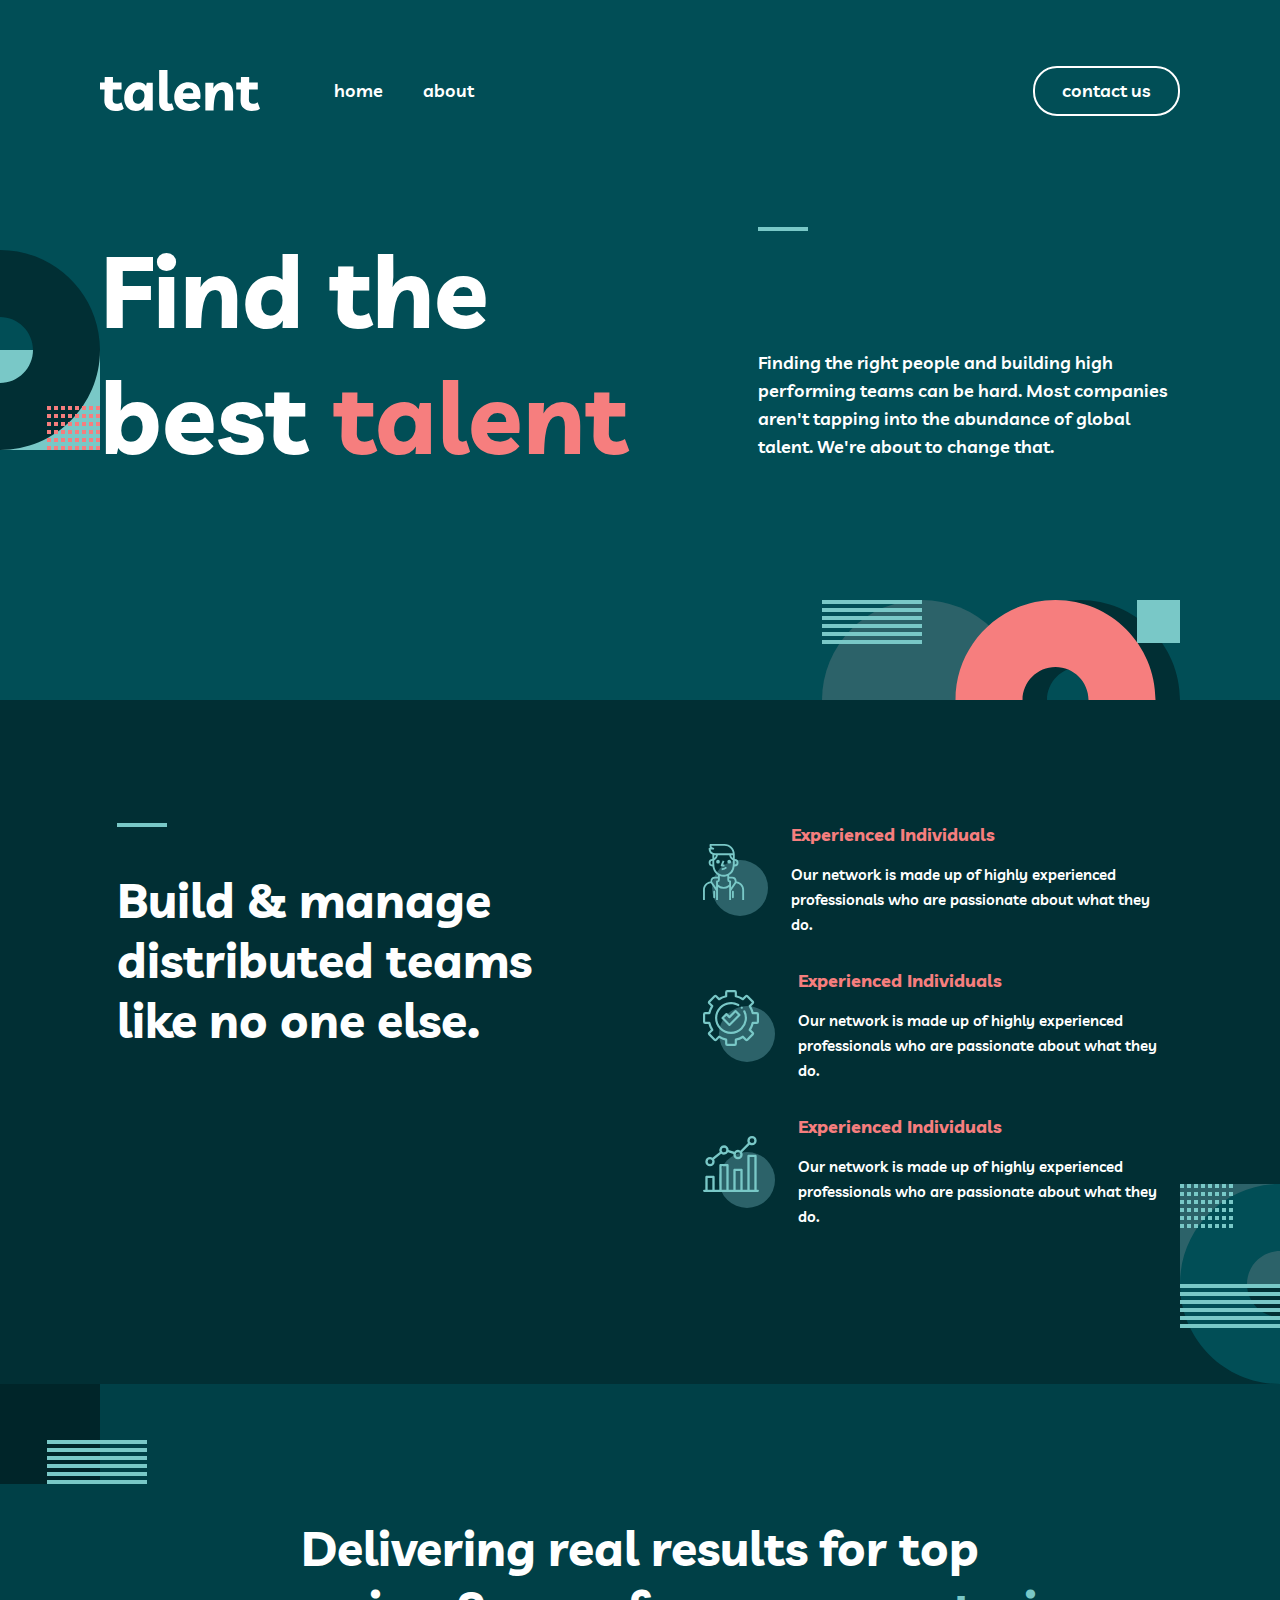
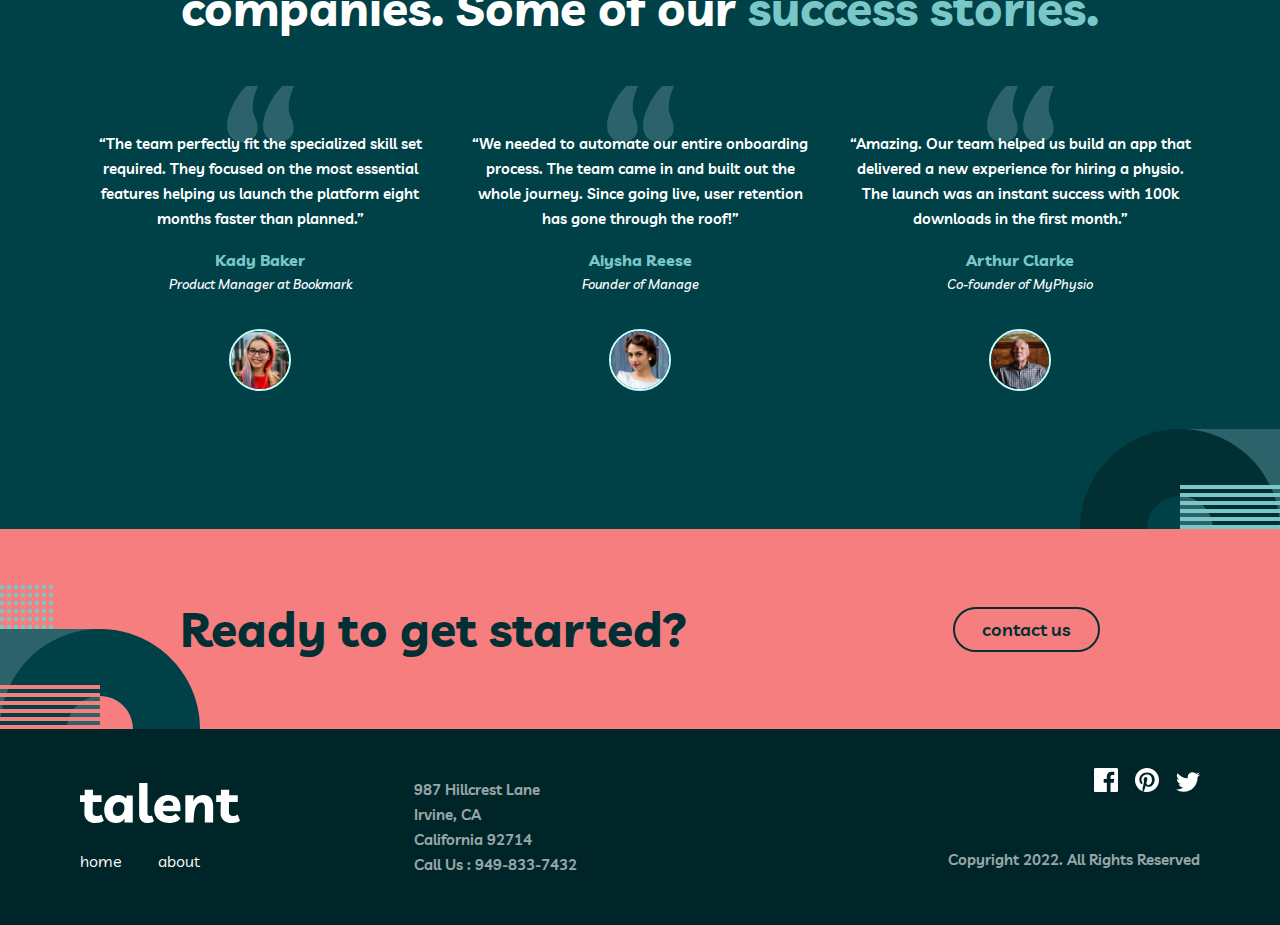
==== index.html @ 934602bc "Media query tablet && meet the directors script" ====
<!DOCTYPE html>
<html lang="en">
  <head>
    <meta charset="UTF-8" />
    <meta http-equiv="X-UA-Compatible" content="IE=edge" />
    <meta name="viewport" content="width=device-width, initial-scale=1.0" />
    <link rel="preconnect" href="https://fonts.googleapis.com" />
    <link rel="preconnect" href="https://fonts.gstatic.com" crossorigin />
    <link
      href="https://fonts.googleapis.com/css2?family=Livvic:ital,wght@0,300;0,400;0,600;0,700;1,500&display=swap"
      rel="stylesheet"
    />
    <link rel="stylesheet" href="style.css" />
    <link
      href="https://fonts.googleapis.com/css2?family=Livvic:wght@600&display=swap"
      rel="stylesheet"
    />
    <link
      href="https://fonts.googleapis.com/css2?family=Livvic:wght@700&display=swap"
      rel="stylesheet"
    />
    <title>Find the best TALENT</title>
  </head>
  <body>
    
    <header class="patter-bg">

      <div class="hero-container pattern-bg-hero">
        <nav class="header-nav">
          <div class="nav-logo-links">
            <img class="logo" src="images/logo.svg" alt="logo">
            <a href="index.html">home</a>
            <a href="about.html">about</a>
          </div>
          <a class="contact-btn" href="contact.html">contact us</a>
          <!-- Width buttono mazokas, taip pat ir about html irgi mazokas ir contact -->
        </nav>
      
        <div class="hero-h1-flex">
          <h1>Find the <br> best <span class="pink-color"> talent</span></h1>
          <!-- Tarpas tarp dvieju eiluciu per didelis -->
          <div class="hero-description-line">
            <div class="line"></div>
            <p>
              Finding the right people and building high performing teams can be hard. 
              Most companies aren't tapping into the abundance of global talent. We're about to change that.
              <!-- break line truksta -->
            </p>
          </div>
        </div>

      </div>

    </header>

    <article class="build-and-manage-article">

      <div class="build-manage-grid build-manage-container">
        
        <div class="line-build-mb">
          <div class="line build-and-manage-line"></div>
          <h2>
            Build & manage distributed teams like no one else.
          </h2>
        </div>

        <div>
          <div class="article-logo-description">
            <img src="images/icon-person.svg" alt="Person icon">
            <div>
              <h4>Experienced Individuals</h4>
              <p>Our network is made up of highly experienced professionals who are passionate about what they do.</p>
            </div>
          </div>

          <div class="article-logo-description">
            <img src="images/icon-cog.svg" alt="Person icon">
            <div>
              <h4>Experienced Individuals</h4>
              <p>Our network is made up of highly experienced professionals who are passionate about what they do.</p>
            </div>
          </div>

          <div class="article-logo-description">
            <img src="images/icon-chart.svg" alt="Person icon">
            <div>
              <h4>Experienced Individuals</h4>
              <p>Our network is made up of highly experienced professionals who are passionate about what they do.</p>
            </div>
          </div>
        </div>

      </div>

    </article>

    <main class="patterns-main">
      <!-- Max width per mazas, pati icona mazesne nei turetu buti. -->
      <div class="container">
        <div class="main-heading">
          <h1>
            Delivering real results for top <br />
            companies. Some of our
            <span class="color-ligthblue"> success stories.</span>
          </h1>
          <!-- Tekstas ir jo tarpas neatitinka pagal dekstopo nukelima i kita eilute -->
        </div>
        <div class="main-3-blocks">
          <div class="main-description-block">
            <p class="quotes-pattern">
              “The team perfectly fit the specialized skill set required. They
              focused on the most essential features helping us launch the
              platform eight months faster than planned.”
            </p>
            <div class="name-position">
              <h4>Kady Baker</h4>
              <p>Product Manager at Bookmark</p>
              <!-- Tarpas per mazas -->
            </div>
            <img
              class="avatar"
              src="images/avatar-kady.jpg"
              alt="Kady avatar"
            />
          </div>

          <div class="main-description-block">
            <p class="quotes-pattern">
              “We needed to automate our entire onboarding process. The team
              came in and built out the whole journey. Since going live, user
              retention has gone through the roof!”
            </p>
            <div class="name-position">
              <h4>Aiysha Reese</h4>
              <p>Founder of Manage</p>
              <!-- Tarpas per mazas -->
            </div>
            <img
              class="avatar"
              src="images/avatar-aiysha.jpg"
              alt="Aiysha avatar"
            />
          </div>

          <div class="main-description-block">
            <p class="quotes-pattern">
              “Amazing. Our team helped us build an app that delivered a new
              experience for hiring a physio. The launch was an instant success
              with 100k downloads in the first month.”
            </p>
            <!-- Kabuciu paddingo biski nuimt reikia -->
            <div class="name-position">
              <h4>Arthur Clarke</h4>
              <p>Co-founder of MyPhysio</p>
              <!-- Clarko nuotrauka/icona zemiau neigu kitos turi buti -->
            </div>
            <img
              class="avatar"
              src="images/avatar-arthur.jpg"
              alt="Arthur avatar"
            />
          </div>
        </div>
      </div>

    </main>

    <div class="ready-to-get-started">

      <div class="get-started-container">
        <div class="get-started-flex">
          <h2>Ready to get started?</h2>
          <a class="contact-btn" href="contact.html">contact us</a>
        </div>
      </div>

    </div>

    <footer>

      <div class="footer-flex hero-container">
        <div class="logo-address-flex">
          <div class="nav-logo-links ">
            <div class="footer-logo-flex">
              <img class="logo" src="images/logo.svg" alt="logo">
                <div class="p-24">
                  <a class="m-r-40" href="index.html">home</a>
                  <a href="about.html">about</a>
                </div>
            </div>
            
            
            <div>
              <p class="footer-address">987  Hillcrest Lane <br>
                Irvine, CA <br>
                  California 92714 <br>
                  Call Us : 949-833-7432</p>
            </div>
          </div>

          
        </div>
        <div class="social-media-copyright">
          <div class="social-media-logos">
            <a href="https://facebook.com/" target="_blank"><img src="images/icon-facebook.svg" alt="Facebook icon"></a>
            <a href="https://pinterst.com/" target="_blank" class="m-16"><img src="images/icon-pinterest.svg" alt="Pinterest icon"></a>
            <a href="https://twitter.com/" target="_blank"><img src="images/icon-twitter.svg" alt="Twitter icon"></a>
          </div>
          <p class="footer-address">Copyright 2022. All Rights Reserved</p>
        </div>

      </div>

    </footer>
    <script src="scripts.js"></script>
  </body>

</html>
---- style.css ----
* {
  box-sizing: border-box;
}

body {
  margin: 0;
  font-family: "Livvic", sans-serif;
}

main {
  background-color: #004047;
  height: 745px;
  display: flex;
  justify-content: center;
  align-items: center;
  text-align: center;
  position: relative;
  padding: 0 2em;
}

.container {
  max-width: 1110px;
  position: relative;
}

main h1 {
  margin: 0;
  font-weight: 700;
  font-size: 3rem;
  margin-bottom: 1em;
}

main h1,
main h4,
main p,
.director-description p {
  color: #ffffff;
}

.main-3-blocks {
  display: grid;
  grid-template-columns: repeat(3, 1fr);
  gap: 30px;
}
/* 
.main-heading {
    max-width: 932px;
} */

.quotes-pattern {
  background-image: url(images/icon-quotes.svg);
  background-repeat: no-repeat;
  background-position: top center;
}

.avatar {
  max-width: 62px;
  border-radius: 50%;
  border: 2px solid #c4fffe;
}

.main-description-block .avatar {
  margin-top: 32px;
}

.main-description-block p {
  font-weight: 600;
  font-size: 0.9375rem;
  line-height: 25px;
  padding-top: 3em;
  /* background-attachment: fixed; */
}

.name-position h4,
.director-description h4 {
  color: #79c8c7;
  font-weight: 700;
  margin-bottom: 2px;
}

.name-position p {
  padding: 0;
}

.name-position {
  margin-top: 1.2em;
}

.name-position p,
.director-description p {
  font-style: italic;
  font-weight: 500;
  font-size: 0.8125rem;
  margin-top: 0;
}

.color-ligthblue {
  color: #79c8c7;
}

.pattern-right-bottom {
  position: absolute;
  bottom: 0;
  right: 0;
  max-width: 200px;
}

.patterns-main {
  background-image: url(images/bg-pattern-home-4-about-3.svg), url(images/bg-pattern-home-5.svg);
  background-repeat: no-repeat, no-repeat;
  background-position-y: top, bottom;
  background-position-x: left, right;
}

.meet-the-directors {
  background-color: #004047;
  height: 1002px;
  display: flex;
  justify-content: center;
  align-items: center;
  text-align: center;
  position: relative;
  background-image: url(images/bg-pattern-about-2-contact-1.svg), url(images/bg-pattern-home-4-about-3.svg);
  background-repeat: no-repeat, no-repeat;
  background-position-y: top, bottom;
  background-position-x: calc(0% - 100px), right;
}

.meet-the-directors h1,
main h4,
main p,
.name-position p {
  color: #ffffff;
  margin: 0;
}

.meet-the-directors h1 {
  font-weight: 700;
  font-size: 3rem;
  margin-bottom: 1.33334em;
}

.directors-three-blocks {
  display: grid;
  grid-template-columns: repeat(3, 1fr);
  gap: 30px;
}

.director-description {
  background-color: #012f34;
  display: flex;
  justify-content: center;
  align-items: center;
  flex-direction: column;
  width: 30vmax;
  max-width: 350px;
  height: 30vmax;
  max-height: 253px;
  position: relative;
}

.directors-six-blocks {
  display: grid;
  grid-template-rows: repeat(2, 1fr);
  gap: 76px;
}

.meet-the-directors-btn {
  position: absolute;
  background-color: #f67e7e;
  padding: 0.25em 0.5751em;
  border-radius: 50%;
  border: none;
  color: #012f34;
  font-family: "Livvic", sans-serif;
  font-size: 2rem;
  cursor: pointer;
  bottom: -28px;
  font-weight: 600;
}

.meet-the-directors-btn span {
  position: relative;
  top: -3.5px;
}

.pattern-half {
  max-width: 200px;
  left: -100px;
}

.director-description .avatar {
  max-width: 96px;
}

.close-btn-style {
  background-color: #79C8C7;
  font-family: inherit;
}

.director-text {
  display: none;
}

#director-text-id { 
  padding: 0 2em;
}

/* HEADER ___________________________ */

header {
  background-color: #014E56;
  height: 700px;
  position: relative;
  padding: 0 2em;
}

.hero-container {
  max-width: 1080px;
  margin: 0 auto;
}

.logo {
  max-width: 160px;
  margin-right: 2.1em;
}

.header-nav {
  display: flex;
  justify-content: space-between;
  align-items: center;
  padding-top: 4.1em;
}

.nav-logo-links {
  display: flex;
  align-items: center;
  gap: 40px;
}

nav a , .hero-description-line p{
  color: #ffffff;
  text-decoration: none;
  font-weight: 600;
  font-size: 1.125rem;
  line-height: 28px;
}

.contact-btn {
  border: 2px solid #FFFFFF ;
  border-radius: 24px;
  padding: 0.5em 1.5em;
}

.hero-h1-flex {
  display: grid;
  grid-template-columns: auto auto;
  margin-top: 6.95em;
  gap: 30px;
}

header h1 {
  font-size: 6.25rem;
  font-weight: 700;
  margin: 0;
  color: #FFFFFF;
  padding-right: 1em;
}

.hero-description-line {
  display: flex;
  flex-direction: column;
  align-items:flex-start;
  justify-content: space-between;
}

.line {
  background-color: #79C8C7;
  height: 4px;
  width: 50px;
}

.pink-color {
  color: #F67E7E;
}

.pattern-mid-left {
  position: relative;
  bottom: 330px;
  left: -100px;
  max-width: 200px;
}

.pattern-container-end {
  position: relative;
  left: 730px;
  top: 120px;
}

.patter-bg{
  background-image: url(images/bg-pattern-home-1.svg);
  background-repeat: no-repeat;
  background-position-x: -100px;
  background-position-y: center;
}

.pattern-bg-hero {
  height: 700px;
  background-image: url(images/bg-pattern-home-2.svg);
  background-repeat: no-repeat;
  background-position-x: right;
  background-position-y: bottom;
}

/* Build and Manage article */

.build-and-manage-article {
  background-color: #012F34;
  color: #FFFFFF;
  height: 684px;
  display: flex;
  justify-content: center;
  align-items: center;
  background-image: url(images/bg-pattern-about-4.svg);
  background-repeat: no-repeat;
  background-position-x: calc(100% + 100px);
  background-position-y: bottom;
}

.build-and-manage-article h2, .build-and-manage-article p, .article-logo-description h4 {
  margin: 0;
}

.build-manage-container {
  max-width: 1110px;
  padding: 0 2em;
}

.build-manage-grid {
  display: grid;
  grid-template-columns: repeat(2,1fr);
  justify-content: center;
  gap: 125px;
}

.article-logo-description {
  display: flex;
  align-items: center;
  gap: 23px;
  margin-bottom: 32px;
}

.build-and-manage-article h2 {
  font-size: 3rem;
}

.article-logo-description h4 {
  color: #F67E7E;
  font-size: 1.125rem;
  font-weight: 700;
  margin-bottom: 16px;
}

.article-logo-description p {
  font-size: 0.9375rem;
  line-height: 25px;
  font-weight: 600;
}

.build-and-manage-line {
  margin-bottom: 2.7em;
}


/* ABOUT HEADER */

.header-about {
  height: 513px;
  background-image: url(images/bg-pattern-about-1-mobile-nav-1.svg);
  background-repeat: no-repeat;
  background-position-x: calc(100% + 100px);
  background-position-y: bottom;
}

.header-about h1, .contact h2 {
  color: #FFFFFF;
  font-size: 3.2rem;
  margin-right: 2.5em;
}

.about-line {
  background-color: #F67E7E;
}

.m-2em {
  margin-top: 40px;
}


/* CONTACT HERO */

.hero-header-height {
  height: 789px;
  position: relative;
}

.contact {
  display: grid;
  grid-template-columns: repeat(2, 1fr);
  align-items: center;
  margin-top: 6em;
}

.contact h2 {
  margin: 0;
}

.contact-section h3 {
  color: #F67E7E;
  font-size: 2rem;
  font-weight: 700;
  margin: 32px 0;

}

.contact-logo-description {
  display: flex;
  align-items: center;
  margin-bottom: 0.4em;
}

.contact-logo-description p {
  color: #FFFFFF;
  margin-left: 23px;
}

form input, form textarea {
  background-color: inherit;
  border: none;
  border-bottom: #FFFFFF 1px solid;
  width: 100%;
  padding: 0 16px 24px 0;
  color: #FFFFFF;
  font-family: "Livvic", sans-serif;
  font-weight: 600;
  font-size: 1rem;
  padding-left: 0.8em;
}

.submit-btn {
  background: #FFFFFF;
  border: none;
  border-radius: 24px;
  font-family: inherit;
  padding: 0.5em 1.6em;
  font-size: 1.125rem;
  font-weight: 600;
  margin-top: 1.2em;
  cursor: pointer;
}

::placeholder {
  color: #FFFFFF;
  font-family: "Livvic", sans-serif;
  opacity: 60%;
  font-weight: 600;
  font-size: 0.9375rem;
}

.right-half {
  right: -100px;
}

.contact-pattern-1 {
  background-image: url(images/bg-pattern-contact-2.svg), url(images/bg-pattern-about-2-contact-1.svg);
  background-repeat: no-repeat, no-repeat;
  background-position-y: bottom, center;
  background-position-x: calc(100% + 100px), calc(0% - 100px);
  
}


/* FOOTER */

footer {
  height: 196px;
  background-color: #002529;
  color: #FFFFFF;
  padding: 0 2em;
}

.footer-flex {
  display: flex;
  justify-content: space-between;
  align-items: center;
  height: 196px;
  max-width: 1120px;
}

.logo-address-flex {
  display: flex;
  align-items: center;
  max-width: 600px;
  gap: 125px;
}

/* .footer-logo-links {
  max-width: 160px;
} */

/* footer .logo img{
  max-width: 160px;
  margin: 0;
} */

.footer-logo-flex {
  padding-right: 100px;
}

.footer-logo-flex img {
  width: 160px;
}

.logo-address-flex a{
  color: #FFFFFF;
  text-decoration: none;
}

.p-24 {
  margin-top: 24px;
}

.m-r-40 {
  margin-right: 2em;
}

.footer-address {
  font-weight: 600;
  font-size: 0.9375em;
  opacity: 0.6;
  line-height: 25px;
}

.social-media-copyright {
  text-align: end;
}

.m-16 {
  margin: 0.8em;
}

.social-media-logos {
  margin-bottom: 51px;
}

/* SOME OF OUR CLIENTS */

.clients {
  height: 437px;
  background-color: #012F34;
  display: flex;
  align-items: center;
  justify-content: center;
  text-align: center;
  padding: 0 2em;
  background-image: url(images/bg-pattern-about-4.svg);
  background-repeat: no-repeat;
}

.clients h2 {
  margin: 0;
  font-weight: 700;
  font-size: 3rem;
  color: #FFFFFF;
  margin-bottom: 64px;
}

.company-logos {
  display: grid;
  grid-template-columns: 2fr 2fr 2fr 2fr 1fr;
  align-items: center;
  gap: 70px;
}

.company-logos img {
  width: 100%;
  max-width: 165px;
}


/* SCROLLBAR */

::-webkit-scrollbar {
  width: 1em;
}

::-webkit-scrollbar-track {
  background-color: #79C8C7;
}

::-webkit-scrollbar-thumb {
  background-color: #012F34;
  border-radius: 100vw;
  border: 0.15em solid #79C8C7;
}

::-webkit-scrollbar-thumb:hover {
  background-color: #001f22;
}

/* READY TO GET STARTED SECTION */

.ready-to-get-started {
  background-color:#f67e7e;
  height: 200px;
  background-image: url(images/bg-pattern-home-6-about-5.svg);
  background-repeat: no-repeat;
  background-position-y: bottom;
}

.get-started-container {
  max-width: 920px;  
  margin: 0 auto;
}

.get-started-flex {
  display: flex;
  align-items: center;
  justify-content: space-between;
  height: 200px;
}

.ready-to-get-started h2 {
  font-weight: 700;
  font-size: 3rem;
  color: #012F34;
}

.ready-to-get-started a {
  text-decoration: none;
  font-size: 1.125rem;
  color: #012F34;
  font-weight: 600;
  border: 2px solid #012F34;
}

/* MEDIA QUERY TABLET 768px*/

@media (max-width: 768px) {

  /* HOME HERO HEADER */

  .hero-h1-flex {
    display: flex;
    flex-direction: column;
    text-align: center;
  }

  .hero-description-line .line {
    display: none;
  }

  .hero-h1-flex h1 {
    font-size: 4rem;
    padding: 0;
  }

  .hero-h1-flex p {
    max-width: 457px;
    margin: 0 auto;
  }

  .build-manage-grid {
    display: flex;
    flex-direction: column;
    gap: 64px;
  }

  .build-manage-container {
    max-width: 572px;
  }

  .build-and-manage-article h2 {
    font-size: 2rem;
  }

  .build-and-manage-article .line {
    background-color: #F67E7E;
  }

}
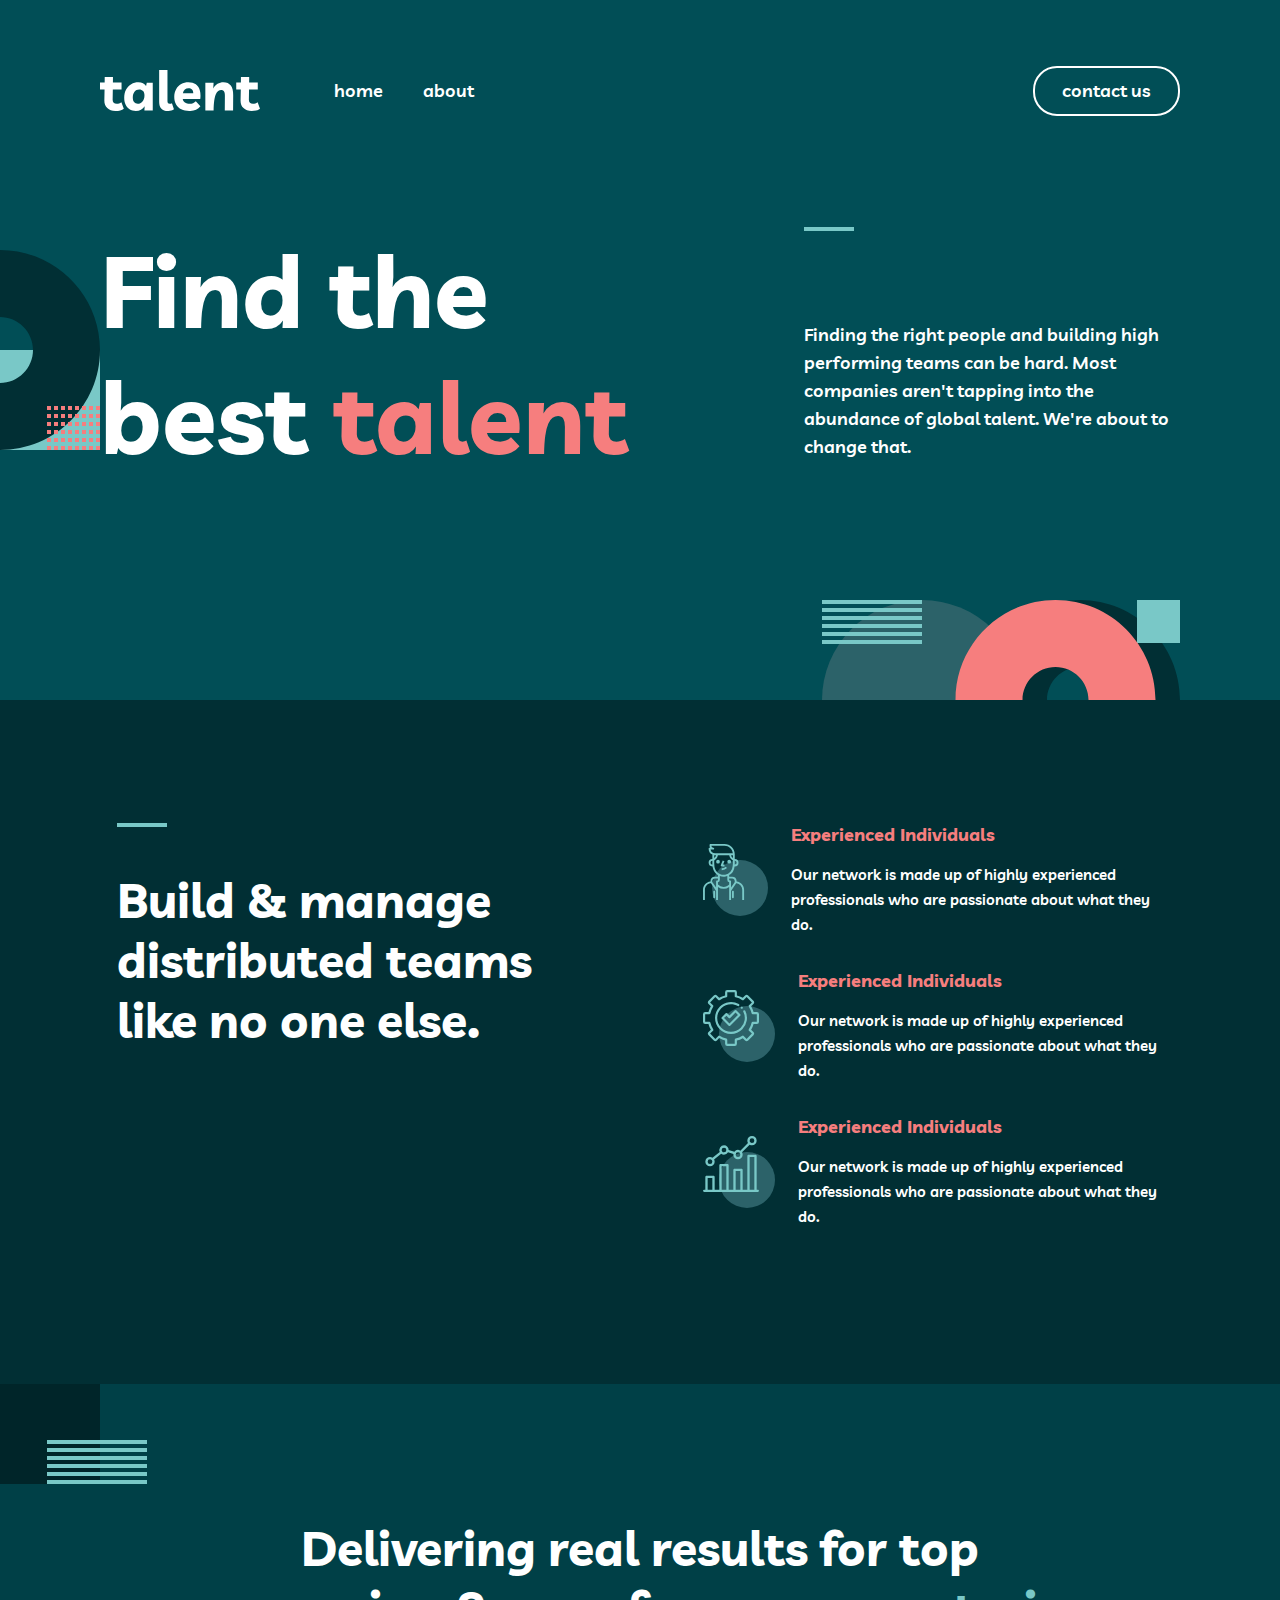
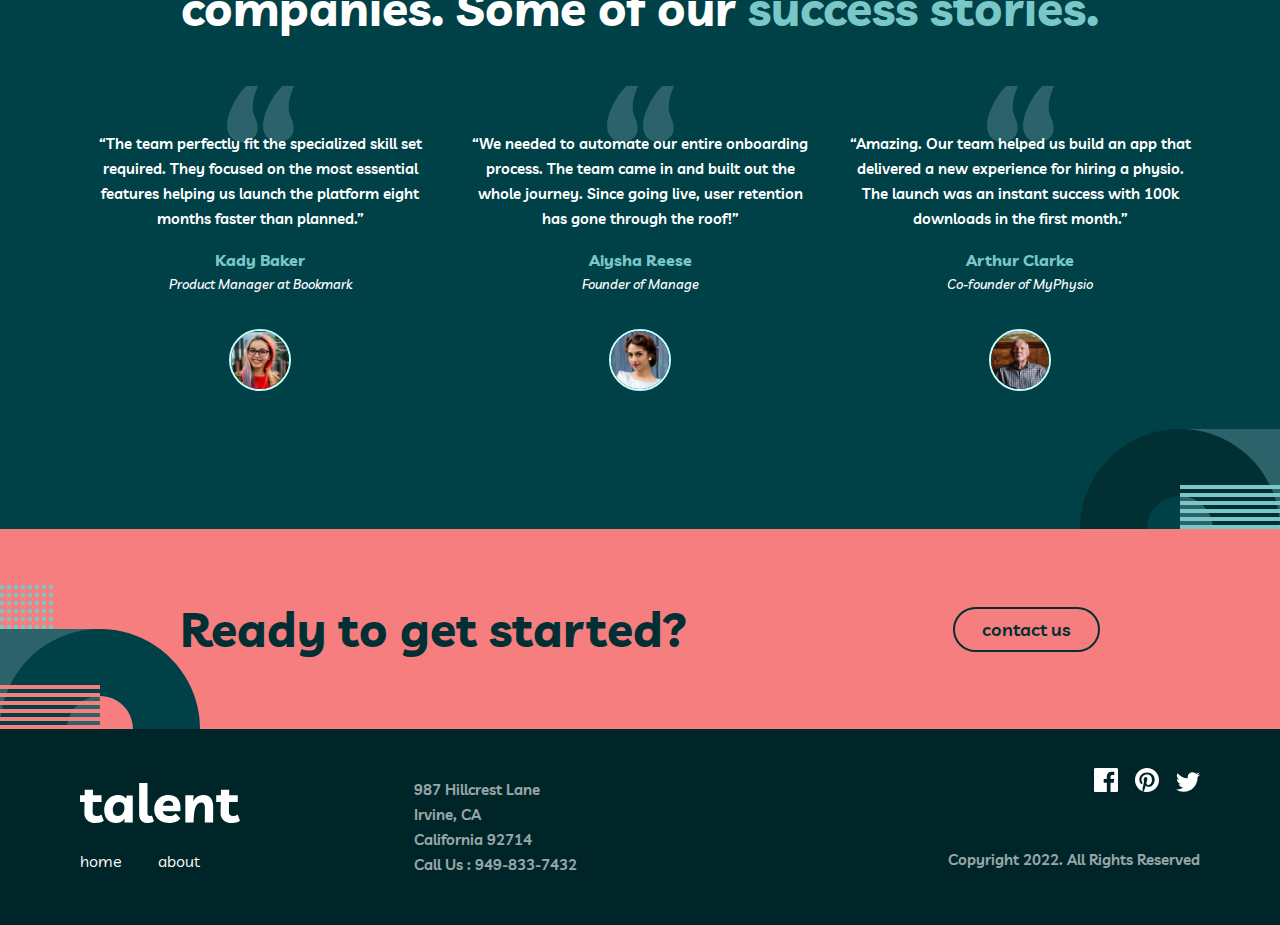
==== commit e24f5461: "buttons edited" ====
--- a/index.html
+++ b/index.html
@@ -11,6 +11,12 @@
       rel="stylesheet"
     />
     <link rel="stylesheet" href="style.css" />
+    <link rel="stylesheet" media="screen and (orientation: portrait) and 
+(max-width:640px), projection" href="style.css" />
+    <link rel="stylesheet" media="screen and (orientation: portrait) and 
+(max-width:1024px), projection" href="style.css" />
+    <link rel="stylesheet" media="screen and (orientation: portrait) and 
+(min-width:1280px), projection" href="style.css" />
     <link
       href="https://fonts.googleapis.com/css2?family=Livvic:wght@600&display=swap"
       rel="stylesheet"
@@ -22,33 +28,34 @@
     <title>Find the best TALENT</title>
   </head>
   <body>
-    
+
     <header class="patter-bg">
-
+      
       <div class="hero-container pattern-bg-hero">
         <nav class="header-nav">
           <div class="nav-logo-links">
-            <img class="logo" src="images/logo.svg" alt="logo">
-            <a href="index.html">home</a>
-            <a href="about.html">about</a>
-          </div>
-          <a class="contact-btn" href="contact.html">contact us</a>
+            <img class="logo" src="images/logo.svg" alt="logo" />
+            <a href="index.html" class="home-btn">home</a>
+            <a href="about.html" class="about-btn">about</a>
+          </div>
+          <a class="contact-btn" :hover href="contact.html">contact us</a>
           <!-- Width buttono mazokas, taip pat ir about html irgi mazokas ir contact -->
         </nav>
-      
+
         <div class="hero-h1-flex">
-          <h1>Find the <br> best <span class="pink-color"> talent</span></h1>
+          <h1>Find the best <span class="pink-color"> talent</span></h1>
           <!-- Tarpas tarp dvieju eiluciu per didelis -->
           <div class="hero-description-line">
             <div class="line"></div>
             <p>
-              Finding the right people and building high performing teams can be hard. 
-              Most companies aren't tapping into the abundance of global talent. We're about to change that.
+              Finding the right people and building high performing teams can be
+              hard. Most companies aren't tapping into the abundance of global
+              talent. We're about to change that.
               <!-- break line truksta -->
             </p>
           </div>
         </div>
-
+        <!-- <img class="pattern-container-end" src="images/bg-pattern-home-2.svg" alt="pattern-2"> -->
       </div>
 
     </header>
@@ -56,36 +63,43 @@
     <article class="build-and-manage-article">
 
       <div class="build-manage-grid build-manage-container">
-        
+
         <div class="line-build-mb">
           <div class="line build-and-manage-line"></div>
-          <h2>
-            Build & manage distributed teams like no one else.
-          </h2>
+          <h2>Build & manage distributed teams like no one else.</h2>
         </div>
 
         <div>
           <div class="article-logo-description">
-            <img src="images/icon-person.svg" alt="Person icon">
+            <img src="images/icon-person.svg" alt="Person icon" />
             <div>
               <h4>Experienced Individuals</h4>
-              <p>Our network is made up of highly experienced professionals who are passionate about what they do.</p>
+              <p>
+                Our network is made up of highly experienced professionals who
+                are passionate about what they do.
+              </p>
             </div>
           </div>
 
           <div class="article-logo-description">
-            <img src="images/icon-cog.svg" alt="Person icon">
+            <img src="images/icon-cog.svg" alt="Person icon" />
             <div>
               <h4>Experienced Individuals</h4>
-              <p>Our network is made up of highly experienced professionals who are passionate about what they do.</p>
+              <p>
+                Our network is made up of highly experienced professionals who
+                are passionate about what they do.
+              </p>
             </div>
           </div>
 
           <div class="article-logo-description">
-            <img src="images/icon-chart.svg" alt="Person icon">
+            <img src="images/icon-chart.svg" alt="Person icon" />
             <div>
               <h4>Experienced Individuals</h4>
-              <p>Our network is made up of highly experienced professionals who are passionate about what they do.</p>
+              <p>
+                Our network is made up of highly experienced professionals who
+                are passionate about what they do.
+              </p>
             </div>
           </div>
         </div>
@@ -94,7 +108,12 @@
 
     </article>
 
-    <main class="patterns-main">
+    <main>
+      <img
+        class="pattern-top-left"
+        src="images/bg-pattern-home-4-about-3.svg"
+        alt=""
+      />
       <!-- Max width per mazas, pati icona mazesne nei turetu buti. -->
       <div class="container">
         <div class="main-heading">
@@ -162,7 +181,11 @@
           </div>
         </div>
       </div>
-
+      <img
+        class="pattern-right-bottom"
+        src="images/bg-pattern-home-5.svg"
+        alt=""
+      />
     </main>
 
     <div class="ready-to-get-started">
@@ -170,41 +193,58 @@
       <div class="get-started-container">
         <div class="get-started-flex">
           <h2>Ready to get started?</h2>
-          <a class="contact-btn" href="contact.html">contact us</a>
+          <a class="contact-btn-2variation" :hover href="contact.html"
+            >contact us</a
+          >
         </div>
       </div>
 
     </div>
+
 
     <footer>
 
       <div class="footer-flex hero-container">
         <div class="logo-address-flex">
-          <div class="nav-logo-links ">
+          <div class="nav-logo-links">
             <div class="footer-logo-flex">
-              <img class="logo" src="images/logo.svg" alt="logo">
-                <div class="p-24">
-                  <a class="m-r-40" href="index.html">home</a>
-                  <a href="about.html">about</a>
-                </div>
-            </div>
-            
-            
-            <div>
-              <p class="footer-address">987  Hillcrest Lane <br>
-                Irvine, CA <br>
-                  California 92714 <br>
-                  Call Us : 949-833-7432</p>
-            </div>
-          </div>
-
-          
+              <img class="logo" src="images/logo.svg" alt="logo" />
+              <div class="p-24">
+                <a class="m-r-40" href="index.html">home</a>
+                <a href="about.html" class="about-btn">about</a>
+              </div>
+            </div>
+
+
+            <div>
+              <p class="footer-address">
+                987 Hillcrest Lane <br />
+                Irvine, CA <br />
+                California 92714 <br />
+                Call Us : 949-833-7432
+              </p>
+            </div>
+
+          </div>
+
         </div>
         <div class="social-media-copyright">
           <div class="social-media-logos">
-            <a href="https://facebook.com/" target="_blank"><img src="images/icon-facebook.svg" alt="Facebook icon"></a>
-            <a href="https://pinterst.com/" target="_blank" class="m-16"><img src="images/icon-pinterest.svg" alt="Pinterest icon"></a>
-            <a href="https://twitter.com/" target="_blank"><img src="images/icon-twitter.svg" alt="Twitter icon"></a>
+            <a href="https://facebook.com/" target="_blank"
+              ><svg xmlns="http://www.w3.org/2000/svg" width="24" height="24">
+                <path
+                  d="M22.675 0H1.325C.593 0 0 .593 0 1.325v21.351C0 23.407.593 24 1.325 24H12.82v-9.294H9.692v-3.622h3.128V8.413c0-3.1 1.893-4.788 4.659-4.788 1.325 0 2.463.099 2.795.143v3.24l-1.918.001c-1.504 0-1.795.715-1.795 1.763v2.313h3.587l-.467 3.622h-3.12V24h6.116c.73 0 1.323-.593 1.323-1.325V1.325C24 .593 23.407 0 22.675 0z"
+                /></svg></a>
+            <a href="https://pinterst.com/" target="_blank" class="m-16"
+              ><svg xmlns="http://www.w3.org/2000/svg" width="24" height="24">
+                <path
+                  d="M12 0C5.373 0 0 5.372 0 12c0 5.084 3.163 9.426 7.627 11.174-.105-.949-.2-2.405.042-3.441.218-.937 1.407-5.965 1.407-5.965s-.359-.719-.359-1.782c0-1.668.967-2.914 2.171-2.914 1.023 0 1.518.769 1.518 1.69 0 1.029-.655 2.568-.994 3.995-.283 1.194.599 2.169 1.777 2.169 2.133 0 3.772-2.249 3.772-5.495 0-2.873-2.064-4.882-5.012-4.882-3.414 0-5.418 2.561-5.418 5.207 0 1.031.397 2.138.893 2.738a.36.36 0 01.083.345l-.333 1.36c-.053.22-.174.267-.402.161-1.499-.698-2.436-2.889-2.436-4.649 0-3.785 2.75-7.262 7.929-7.262 4.163 0 7.398 2.967 7.398 6.931 0 4.136-2.607 7.464-6.227 7.464-1.216 0-2.359-.631-2.75-1.378l-.748 2.853c-.271 1.043-1.002 2.35-1.492 3.146C9.57 23.812 10.763 24 12 24c6.627 0 12-5.373 12-12 0-6.628-5.373-12-12-12z"
+                /></svg></a>
+            <a href="https://twitter.com/" target="_blank"
+              ><svg xmlns="http://www.w3.org/2000/svg" width="24" height="20">
+                <path
+                  d="M24 2.557a9.83 9.83 0 01-2.828.775A4.932 4.932 0 0023.337.608a9.864 9.864 0 01-3.127 1.195A4.916 4.916 0 0016.616.248c-3.179 0-5.515 2.966-4.797 6.045A13.978 13.978 0 011.671 1.149a4.93 4.93 0 001.523 6.574 4.903 4.903 0 01-2.229-.616c-.054 2.281 1.581 4.415 3.949 4.89a4.935 4.935 0 01-2.224.084 4.928 4.928 0 004.6 3.419A9.9 9.9 0 010 17.54a13.94 13.94 0 007.548 2.212c9.142 0 14.307-7.721 13.995-14.646A10.025 10.025 0 0024 2.557z"
+                /></svg></a>
           </div>
           <p class="footer-address">Copyright 2022. All Rights Reserved</p>
         </div>
@@ -212,7 +252,5 @@
       </div>
 
     </footer>
-    <script src="scripts.js"></script>
   </body>
-
 </html>
--- a/style.css
+++ b/style.css
@@ -105,11 +105,11 @@
   max-width: 200px;
 }
 
-.patterns-main {
-  background-image: url(images/bg-pattern-home-4-about-3.svg), url(images/bg-pattern-home-5.svg);
-  background-repeat: no-repeat, no-repeat;
-  background-position-y: top, bottom;
-  background-position-x: left, right;
+.pattern-top-left {
+  position: absolute;
+  top: 0;
+  left: 0;
+  max-width: 147px;
 }
 
 .meet-the-directors {
@@ -120,10 +120,6 @@
   align-items: center;
   text-align: center;
   position: relative;
-  background-image: url(images/bg-pattern-about-2-contact-1.svg), url(images/bg-pattern-home-4-about-3.svg);
-  background-repeat: no-repeat, no-repeat;
-  background-position-y: top, bottom;
-  background-position-x: calc(0% - 100px), right;
 }
 
 .meet-the-directors h1,
@@ -184,6 +180,14 @@
   top: -3.5px;
 }
 
+.meet-the-directors-btn:hover {
+  background-color: #79c8c7;
+}
+
+.meet-the-directors-btn:focus {
+  background-color: #79c8c7;
+}
+
 .pattern-half {
   max-width: 200px;
   left: -100px;
@@ -193,23 +197,10 @@
   max-width: 96px;
 }
 
-.close-btn-style {
-  background-color: #79C8C7;
-  font-family: inherit;
-}
-
-.director-text {
-  display: none;
-}
-
-#director-text-id { 
-  padding: 0 2em;
-}
-
 /* HEADER ___________________________ */
 
 header {
-  background-color: #014E56;
+  background-color: #014e56;
   height: 700px;
   position: relative;
   padding: 0 2em;
@@ -225,6 +216,14 @@
   margin-right: 2.1em;
 }
 
+.home-btn:hover {
+  color: #f67e7e;
+}
+
+.about-btn:hover {
+  color: #f67e7e;
+}
+
 .header-nav {
   display: flex;
   justify-content: space-between;
@@ -238,7 +237,8 @@
   gap: 40px;
 }
 
-nav a , .hero-description-line p{
+nav a,
+.hero-description-line p {
   color: #ffffff;
   text-decoration: none;
   font-weight: 600;
@@ -247,9 +247,25 @@
 }
 
 .contact-btn {
-  border: 2px solid #FFFFFF ;
+  border: 2px solid #ffffff;
   border-radius: 24px;
   padding: 0.5em 1.5em;
+}
+
+.contact-btn:hover {
+  background-color: #ffffff;
+  color: #002529;
+}
+
+.contact-btn-2variation {
+  border: 2px solid #ffffff;
+  border-radius: 24px;
+  padding: 0.5em 1.5em;
+}
+
+.contact-btn-2variation:hover {
+  background-color: #012f34;
+  color: #ffffff;
 }
 
 .hero-h1-flex {
@@ -263,25 +279,25 @@
   font-size: 6.25rem;
   font-weight: 700;
   margin: 0;
-  color: #FFFFFF;
+  color: #ffffff;
   padding-right: 1em;
 }
 
 .hero-description-line {
   display: flex;
   flex-direction: column;
-  align-items:flex-start;
+  align-items: flex-start;
   justify-content: space-between;
 }
 
 .line {
-  background-color: #79C8C7;
+  background-color: #79c8c7;
   height: 4px;
   width: 50px;
 }
 
 .pink-color {
-  color: #F67E7E;
+  color: #f67e7e;
 }
 
 .pattern-mid-left {
@@ -297,7 +313,7 @@
   top: 120px;
 }
 
-.patter-bg{
+.patter-bg {
   background-image: url(images/bg-pattern-home-1.svg);
   background-repeat: no-repeat;
   background-position-x: -100px;
@@ -315,19 +331,17 @@
 /* Build and Manage article */
 
 .build-and-manage-article {
-  background-color: #012F34;
-  color: #FFFFFF;
+  background-color: #012f34;
+  color: #ffffff;
   height: 684px;
   display: flex;
   justify-content: center;
   align-items: center;
-  background-image: url(images/bg-pattern-about-4.svg);
-  background-repeat: no-repeat;
-  background-position-x: calc(100% + 100px);
-  background-position-y: bottom;
-}
-
-.build-and-manage-article h2, .build-and-manage-article p, .article-logo-description h4 {
+}
+
+.build-and-manage-article h2,
+.build-and-manage-article p,
+.article-logo-description h4 {
   margin: 0;
 }
 
@@ -338,7 +352,7 @@
 
 .build-manage-grid {
   display: grid;
-  grid-template-columns: repeat(2,1fr);
+  grid-template-columns: repeat(2, 1fr);
   justify-content: center;
   gap: 125px;
 }
@@ -355,7 +369,7 @@
 }
 
 .article-logo-description h4 {
-  color: #F67E7E;
+  color: #f67e7e;
   font-size: 1.125rem;
   font-weight: 700;
   margin-bottom: 16px;
@@ -371,31 +385,30 @@
   margin-bottom: 2.7em;
 }
 
-
 /* ABOUT HEADER */
 
 .header-about {
   height: 513px;
-  background-image: url(images/bg-pattern-about-1-mobile-nav-1.svg);
-  background-repeat: no-repeat;
-  background-position-x: calc(100% + 100px);
-  background-position-y: bottom;
-}
-
-.header-about h1, .contact h2 {
-  color: #FFFFFF;
+}
+
+.header-about h1,
+.contact h2 {
+  color: #ffffff;
   font-size: 3.2rem;
   margin-right: 2.5em;
 }
 
 .about-line {
-  background-color: #F67E7E;
+  background-color: #f67e7e;
 }
 
 .m-2em {
   margin-top: 40px;
 }
 
+.half-pattern {
+  right: -100px;
+}
 
 /* CONTACT HERO */
 
@@ -416,11 +429,10 @@
 }
 
 .contact-section h3 {
-  color: #F67E7E;
+  color: #f67e7e;
   font-size: 2rem;
   font-weight: 700;
   margin: 32px 0;
-
 }
 
 .contact-logo-description {
@@ -430,17 +442,18 @@
 }
 
 .contact-logo-description p {
-  color: #FFFFFF;
+  color: #ffffff;
   margin-left: 23px;
 }
 
-form input, form textarea {
+form input,
+form textarea {
   background-color: inherit;
   border: none;
-  border-bottom: #FFFFFF 1px solid;
+  border-bottom: #ffffff 1px solid;
   width: 100%;
   padding: 0 16px 24px 0;
-  color: #FFFFFF;
+  color: #ffffff;
   font-family: "Livvic", sans-serif;
   font-weight: 600;
   font-size: 1rem;
@@ -448,7 +461,7 @@
 }
 
 .submit-btn {
-  background: #FFFFFF;
+  background: #ffffff;
   border: none;
   border-radius: 24px;
   font-family: inherit;
@@ -460,7 +473,7 @@
 }
 
 ::placeholder {
-  color: #FFFFFF;
+  color: #ffffff;
   font-family: "Livvic", sans-serif;
   opacity: 60%;
   font-weight: 600;
@@ -472,20 +485,18 @@
 }
 
 .contact-pattern-1 {
-  background-image: url(images/bg-pattern-contact-2.svg), url(images/bg-pattern-about-2-contact-1.svg);
-  background-repeat: no-repeat, no-repeat;
-  background-position-y: bottom, center;
-  background-position-x: calc(100% + 100px), calc(0% - 100px);
-  
-}
-
+  background-image: url(images/bg-pattern-contact-2.svg);
+  background-repeat: no-repeat;
+  background-position-y: bottom;
+  background-position-x: right;
+}
 
 /* FOOTER */
 
 footer {
   height: 196px;
   background-color: #002529;
-  color: #FFFFFF;
+  color: #ffffff;
   padding: 0 2em;
 }
 
@@ -521,8 +532,8 @@
   width: 160px;
 }
 
-.logo-address-flex a{
-  color: #FFFFFF;
+.logo-address-flex a {
+  color: #ffffff;
   text-decoration: none;
 }
 
@@ -532,6 +543,10 @@
 
 .m-r-40 {
   margin-right: 2em;
+}
+
+.m-r-40:hover {
+  color: #f67e7e;
 }
 
 .footer-address {
@@ -553,25 +568,31 @@
   margin-bottom: 51px;
 }
 
+.social-media-logos a path {
+  fill: #ffffff;
+}
+
+.social-media-logos a:hover path{
+  fill: #f67e7e;
+}
+
 /* SOME OF OUR CLIENTS */
 
 .clients {
   height: 437px;
-  background-color: #012F34;
+  background-color: #012f34;
   display: flex;
   align-items: center;
   justify-content: center;
   text-align: center;
   padding: 0 2em;
-  background-image: url(images/bg-pattern-about-4.svg);
-  background-repeat: no-repeat;
 }
 
 .clients h2 {
   margin: 0;
   font-weight: 700;
   font-size: 3rem;
-  color: #FFFFFF;
+  color: #ffffff;
   margin-bottom: 64px;
 }
 
@@ -587,7 +608,6 @@
   max-width: 165px;
 }
 
-
 /* SCROLLBAR */
 
 ::-webkit-scrollbar {
@@ -595,13 +615,13 @@
 }
 
 ::-webkit-scrollbar-track {
-  background-color: #79C8C7;
+  background-color: #79c8c7;
 }
 
 ::-webkit-scrollbar-thumb {
-  background-color: #012F34;
+  background-color: #012f34;
   border-radius: 100vw;
-  border: 0.15em solid #79C8C7;
+  border: 0.15em solid #79c8c7;
 }
 
 ::-webkit-scrollbar-thumb:hover {
@@ -611,7 +631,7 @@
 /* READY TO GET STARTED SECTION */
 
 .ready-to-get-started {
-  background-color:#f67e7e;
+  background-color: #f67e7e;
   height: 200px;
   background-image: url(images/bg-pattern-home-6-about-5.svg);
   background-repeat: no-repeat;
@@ -619,7 +639,7 @@
 }
 
 .get-started-container {
-  max-width: 920px;  
+  max-width: 920px;
   margin: 0 auto;
 }
 
@@ -633,59 +653,32 @@
 .ready-to-get-started h2 {
   font-weight: 700;
   font-size: 3rem;
-  color: #012F34;
+  color: #012f34;
 }
 
 .ready-to-get-started a {
   text-decoration: none;
   font-size: 1.125rem;
-  color: #012F34;
-  font-weight: 600;
-  border: 2px solid #012F34;
-}
-
-/* MEDIA QUERY TABLET 768px*/
-
-@media (max-width: 768px) {
-
-  /* HOME HERO HEADER */
+  color: #012f34;
+  font-weight: 600;
+  border: 2px solid #012f34;
+}
+
+/* Size adjust */
+
+/* @media screen and (max-width: 640px) {
+  header {
+    height: 567px;
+  }
+
+  .nav-logo-links {
+    height: 32px;
+    width: 126px;
+  }
 
   .hero-h1-flex {
-    display: flex;
-    flex-direction: column;
+    font-size: 20px;
+    line-height: 40px;
     text-align: center;
   }
-
-  .hero-description-line .line {
-    display: none;
-  }
-
-  .hero-h1-flex h1 {
-    font-size: 4rem;
-    padding: 0;
-  }
-
-  .hero-h1-flex p {
-    max-width: 457px;
-    margin: 0 auto;
-  }
-
-  .build-manage-grid {
-    display: flex;
-    flex-direction: column;
-    gap: 64px;
-  }
-
-  .build-manage-container {
-    max-width: 572px;
-  }
-
-  .build-and-manage-article h2 {
-    font-size: 2rem;
-  }
-
-  .build-and-manage-article .line {
-    background-color: #F67E7E;
-  }
-
-}+} */--- a/style.css
+++ b/style.css
@@ -105,11 +105,11 @@
   max-width: 200px;
 }
 
-.patterns-main {
-  background-image: url(images/bg-pattern-home-4-about-3.svg), url(images/bg-pattern-home-5.svg);
-  background-repeat: no-repeat, no-repeat;
-  background-position-y: top, bottom;
-  background-position-x: left, right;
+.pattern-top-left {
+  position: absolute;
+  top: 0;
+  left: 0;
+  max-width: 147px;
 }
 
 .meet-the-directors {
@@ -120,10 +120,6 @@
   align-items: center;
   text-align: center;
   position: relative;
-  background-image: url(images/bg-pattern-about-2-contact-1.svg), url(images/bg-pattern-home-4-about-3.svg);
-  background-repeat: no-repeat, no-repeat;
-  background-position-y: top, bottom;
-  background-position-x: calc(0% - 100px), right;
 }
 
 .meet-the-directors h1,
@@ -184,6 +180,14 @@
   top: -3.5px;
 }
 
+.meet-the-directors-btn:hover {
+  background-color: #79c8c7;
+}
+
+.meet-the-directors-btn:focus {
+  background-color: #79c8c7;
+}
+
 .pattern-half {
   max-width: 200px;
   left: -100px;
@@ -193,23 +197,10 @@
   max-width: 96px;
 }
 
-.close-btn-style {
-  background-color: #79C8C7;
-  font-family: inherit;
-}
-
-.director-text {
-  display: none;
-}
-
-#director-text-id { 
-  padding: 0 2em;
-}
-
 /* HEADER ___________________________ */
 
 header {
-  background-color: #014E56;
+  background-color: #014e56;
   height: 700px;
   position: relative;
   padding: 0 2em;
@@ -225,6 +216,14 @@
   margin-right: 2.1em;
 }
 
+.home-btn:hover {
+  color: #f67e7e;
+}
+
+.about-btn:hover {
+  color: #f67e7e;
+}
+
 .header-nav {
   display: flex;
   justify-content: space-between;
@@ -238,7 +237,8 @@
   gap: 40px;
 }
 
-nav a , .hero-description-line p{
+nav a,
+.hero-description-line p {
   color: #ffffff;
   text-decoration: none;
   font-weight: 600;
@@ -247,9 +247,25 @@
 }
 
 .contact-btn {
-  border: 2px solid #FFFFFF ;
+  border: 2px solid #ffffff;
   border-radius: 24px;
   padding: 0.5em 1.5em;
+}
+
+.contact-btn:hover {
+  background-color: #ffffff;
+  color: #002529;
+}
+
+.contact-btn-2variation {
+  border: 2px solid #ffffff;
+  border-radius: 24px;
+  padding: 0.5em 1.5em;
+}
+
+.contact-btn-2variation:hover {
+  background-color: #012f34;
+  color: #ffffff;
 }
 
 .hero-h1-flex {
@@ -263,25 +279,25 @@
   font-size: 6.25rem;
   font-weight: 700;
   margin: 0;
-  color: #FFFFFF;
+  color: #ffffff;
   padding-right: 1em;
 }
 
 .hero-description-line {
   display: flex;
   flex-direction: column;
-  align-items:flex-start;
+  align-items: flex-start;
   justify-content: space-between;
 }
 
 .line {
-  background-color: #79C8C7;
+  background-color: #79c8c7;
   height: 4px;
   width: 50px;
 }
 
 .pink-color {
-  color: #F67E7E;
+  color: #f67e7e;
 }
 
 .pattern-mid-left {
@@ -297,7 +313,7 @@
   top: 120px;
 }
 
-.patter-bg{
+.patter-bg {
   background-image: url(images/bg-pattern-home-1.svg);
   background-repeat: no-repeat;
   background-position-x: -100px;
@@ -315,19 +331,17 @@
 /* Build and Manage article */
 
 .build-and-manage-article {
-  background-color: #012F34;
-  color: #FFFFFF;
+  background-color: #012f34;
+  color: #ffffff;
   height: 684px;
   display: flex;
   justify-content: center;
   align-items: center;
-  background-image: url(images/bg-pattern-about-4.svg);
-  background-repeat: no-repeat;
-  background-position-x: calc(100% + 100px);
-  background-position-y: bottom;
-}
-
-.build-and-manage-article h2, .build-and-manage-article p, .article-logo-description h4 {
+}
+
+.build-and-manage-article h2,
+.build-and-manage-article p,
+.article-logo-description h4 {
   margin: 0;
 }
 
@@ -338,7 +352,7 @@
 
 .build-manage-grid {
   display: grid;
-  grid-template-columns: repeat(2,1fr);
+  grid-template-columns: repeat(2, 1fr);
   justify-content: center;
   gap: 125px;
 }
@@ -355,7 +369,7 @@
 }
 
 .article-logo-description h4 {
-  color: #F67E7E;
+  color: #f67e7e;
   font-size: 1.125rem;
   font-weight: 700;
   margin-bottom: 16px;
@@ -371,31 +385,30 @@
   margin-bottom: 2.7em;
 }
 
-
 /* ABOUT HEADER */
 
 .header-about {
   height: 513px;
-  background-image: url(images/bg-pattern-about-1-mobile-nav-1.svg);
-  background-repeat: no-repeat;
-  background-position-x: calc(100% + 100px);
-  background-position-y: bottom;
-}
-
-.header-about h1, .contact h2 {
-  color: #FFFFFF;
+}
+
+.header-about h1,
+.contact h2 {
+  color: #ffffff;
   font-size: 3.2rem;
   margin-right: 2.5em;
 }
 
 .about-line {
-  background-color: #F67E7E;
+  background-color: #f67e7e;
 }
 
 .m-2em {
   margin-top: 40px;
 }
 
+.half-pattern {
+  right: -100px;
+}
 
 /* CONTACT HERO */
 
@@ -416,11 +429,10 @@
 }
 
 .contact-section h3 {
-  color: #F67E7E;
+  color: #f67e7e;
   font-size: 2rem;
   font-weight: 700;
   margin: 32px 0;
-
 }
 
 .contact-logo-description {
@@ -430,17 +442,18 @@
 }
 
 .contact-logo-description p {
-  color: #FFFFFF;
+  color: #ffffff;
   margin-left: 23px;
 }
 
-form input, form textarea {
+form input,
+form textarea {
   background-color: inherit;
   border: none;
-  border-bottom: #FFFFFF 1px solid;
+  border-bottom: #ffffff 1px solid;
   width: 100%;
   padding: 0 16px 24px 0;
-  color: #FFFFFF;
+  color: #ffffff;
   font-family: "Livvic", sans-serif;
   font-weight: 600;
   font-size: 1rem;
@@ -448,7 +461,7 @@
 }
 
 .submit-btn {
-  background: #FFFFFF;
+  background: #ffffff;
   border: none;
   border-radius: 24px;
   font-family: inherit;
@@ -460,7 +473,7 @@
 }
 
 ::placeholder {
-  color: #FFFFFF;
+  color: #ffffff;
   font-family: "Livvic", sans-serif;
   opacity: 60%;
   font-weight: 600;
@@ -472,20 +485,18 @@
 }
 
 .contact-pattern-1 {
-  background-image: url(images/bg-pattern-contact-2.svg), url(images/bg-pattern-about-2-contact-1.svg);
-  background-repeat: no-repeat, no-repeat;
-  background-position-y: bottom, center;
-  background-position-x: calc(100% + 100px), calc(0% - 100px);
-  
-}
-
+  background-image: url(images/bg-pattern-contact-2.svg);
+  background-repeat: no-repeat;
+  background-position-y: bottom;
+  background-position-x: right;
+}
 
 /* FOOTER */
 
 footer {
   height: 196px;
   background-color: #002529;
-  color: #FFFFFF;
+  color: #ffffff;
   padding: 0 2em;
 }
 
@@ -521,8 +532,8 @@
   width: 160px;
 }
 
-.logo-address-flex a{
-  color: #FFFFFF;
+.logo-address-flex a {
+  color: #ffffff;
   text-decoration: none;
 }
 
@@ -532,6 +543,10 @@
 
 .m-r-40 {
   margin-right: 2em;
+}
+
+.m-r-40:hover {
+  color: #f67e7e;
 }
 
 .footer-address {
@@ -553,25 +568,31 @@
   margin-bottom: 51px;
 }
 
+.social-media-logos a path {
+  fill: #ffffff;
+}
+
+.social-media-logos a:hover path{
+  fill: #f67e7e;
+}
+
 /* SOME OF OUR CLIENTS */
 
 .clients {
   height: 437px;
-  background-color: #012F34;
+  background-color: #012f34;
   display: flex;
   align-items: center;
   justify-content: center;
   text-align: center;
   padding: 0 2em;
-  background-image: url(images/bg-pattern-about-4.svg);
-  background-repeat: no-repeat;
 }
 
 .clients h2 {
   margin: 0;
   font-weight: 700;
   font-size: 3rem;
-  color: #FFFFFF;
+  color: #ffffff;
   margin-bottom: 64px;
 }
 
@@ -587,7 +608,6 @@
   max-width: 165px;
 }
 
-
 /* SCROLLBAR */
 
 ::-webkit-scrollbar {
@@ -595,13 +615,13 @@
 }
 
 ::-webkit-scrollbar-track {
-  background-color: #79C8C7;
+  background-color: #79c8c7;
 }
 
 ::-webkit-scrollbar-thumb {
-  background-color: #012F34;
+  background-color: #012f34;
   border-radius: 100vw;
-  border: 0.15em solid #79C8C7;
+  border: 0.15em solid #79c8c7;
 }
 
 ::-webkit-scrollbar-thumb:hover {
@@ -611,7 +631,7 @@
 /* READY TO GET STARTED SECTION */
 
 .ready-to-get-started {
-  background-color:#f67e7e;
+  background-color: #f67e7e;
   height: 200px;
   background-image: url(images/bg-pattern-home-6-about-5.svg);
   background-repeat: no-repeat;
@@ -619,7 +639,7 @@
 }
 
 .get-started-container {
-  max-width: 920px;  
+  max-width: 920px;
   margin: 0 auto;
 }
 
@@ -633,59 +653,32 @@
 .ready-to-get-started h2 {
   font-weight: 700;
   font-size: 3rem;
-  color: #012F34;
+  color: #012f34;
 }
 
 .ready-to-get-started a {
   text-decoration: none;
   font-size: 1.125rem;
-  color: #012F34;
-  font-weight: 600;
-  border: 2px solid #012F34;
-}
-
-/* MEDIA QUERY TABLET 768px*/
-
-@media (max-width: 768px) {
-
-  /* HOME HERO HEADER */
+  color: #012f34;
+  font-weight: 600;
+  border: 2px solid #012f34;
+}
+
+/* Size adjust */
+
+/* @media screen and (max-width: 640px) {
+  header {
+    height: 567px;
+  }
+
+  .nav-logo-links {
+    height: 32px;
+    width: 126px;
+  }
 
   .hero-h1-flex {
-    display: flex;
-    flex-direction: column;
+    font-size: 20px;
+    line-height: 40px;
     text-align: center;
   }
-
-  .hero-description-line .line {
-    display: none;
-  }
-
-  .hero-h1-flex h1 {
-    font-size: 4rem;
-    padding: 0;
-  }
-
-  .hero-h1-flex p {
-    max-width: 457px;
-    margin: 0 auto;
-  }
-
-  .build-manage-grid {
-    display: flex;
-    flex-direction: column;
-    gap: 64px;
-  }
-
-  .build-manage-container {
-    max-width: 572px;
-  }
-
-  .build-and-manage-article h2 {
-    font-size: 2rem;
-  }
-
-  .build-and-manage-article .line {
-    background-color: #F67E7E;
-  }
-
-}+} */--- a/style.css
+++ b/style.css
@@ -105,11 +105,11 @@
   max-width: 200px;
 }
 
-.patterns-main {
-  background-image: url(images/bg-pattern-home-4-about-3.svg), url(images/bg-pattern-home-5.svg);
-  background-repeat: no-repeat, no-repeat;
-  background-position-y: top, bottom;
-  background-position-x: left, right;
+.pattern-top-left {
+  position: absolute;
+  top: 0;
+  left: 0;
+  max-width: 147px;
 }
 
 .meet-the-directors {
@@ -120,10 +120,6 @@
   align-items: center;
   text-align: center;
   position: relative;
-  background-image: url(images/bg-pattern-about-2-contact-1.svg), url(images/bg-pattern-home-4-about-3.svg);
-  background-repeat: no-repeat, no-repeat;
-  background-position-y: top, bottom;
-  background-position-x: calc(0% - 100px), right;
 }
 
 .meet-the-directors h1,
@@ -184,6 +180,14 @@
   top: -3.5px;
 }
 
+.meet-the-directors-btn:hover {
+  background-color: #79c8c7;
+}
+
+.meet-the-directors-btn:focus {
+  background-color: #79c8c7;
+}
+
 .pattern-half {
   max-width: 200px;
   left: -100px;
@@ -193,23 +197,10 @@
   max-width: 96px;
 }
 
-.close-btn-style {
-  background-color: #79C8C7;
-  font-family: inherit;
-}
-
-.director-text {
-  display: none;
-}
-
-#director-text-id { 
-  padding: 0 2em;
-}
-
 /* HEADER ___________________________ */
 
 header {
-  background-color: #014E56;
+  background-color: #014e56;
   height: 700px;
   position: relative;
   padding: 0 2em;
@@ -225,6 +216,14 @@
   margin-right: 2.1em;
 }
 
+.home-btn:hover {
+  color: #f67e7e;
+}
+
+.about-btn:hover {
+  color: #f67e7e;
+}
+
 .header-nav {
   display: flex;
   justify-content: space-between;
@@ -238,7 +237,8 @@
   gap: 40px;
 }
 
-nav a , .hero-description-line p{
+nav a,
+.hero-description-line p {
   color: #ffffff;
   text-decoration: none;
   font-weight: 600;
@@ -247,9 +247,25 @@
 }
 
 .contact-btn {
-  border: 2px solid #FFFFFF ;
+  border: 2px solid #ffffff;
   border-radius: 24px;
   padding: 0.5em 1.5em;
+}
+
+.contact-btn:hover {
+  background-color: #ffffff;
+  color: #002529;
+}
+
+.contact-btn-2variation {
+  border: 2px solid #ffffff;
+  border-radius: 24px;
+  padding: 0.5em 1.5em;
+}
+
+.contact-btn-2variation:hover {
+  background-color: #012f34;
+  color: #ffffff;
 }
 
 .hero-h1-flex {
@@ -263,25 +279,25 @@
   font-size: 6.25rem;
   font-weight: 700;
   margin: 0;
-  color: #FFFFFF;
+  color: #ffffff;
   padding-right: 1em;
 }
 
 .hero-description-line {
   display: flex;
   flex-direction: column;
-  align-items:flex-start;
+  align-items: flex-start;
   justify-content: space-between;
 }
 
 .line {
-  background-color: #79C8C7;
+  background-color: #79c8c7;
   height: 4px;
   width: 50px;
 }
 
 .pink-color {
-  color: #F67E7E;
+  color: #f67e7e;
 }
 
 .pattern-mid-left {
@@ -297,7 +313,7 @@
   top: 120px;
 }
 
-.patter-bg{
+.patter-bg {
   background-image: url(images/bg-pattern-home-1.svg);
   background-repeat: no-repeat;
   background-position-x: -100px;
@@ -315,19 +331,17 @@
 /* Build and Manage article */
 
 .build-and-manage-article {
-  background-color: #012F34;
-  color: #FFFFFF;
+  background-color: #012f34;
+  color: #ffffff;
   height: 684px;
   display: flex;
   justify-content: center;
   align-items: center;
-  background-image: url(images/bg-pattern-about-4.svg);
-  background-repeat: no-repeat;
-  background-position-x: calc(100% + 100px);
-  background-position-y: bottom;
-}
-
-.build-and-manage-article h2, .build-and-manage-article p, .article-logo-description h4 {
+}
+
+.build-and-manage-article h2,
+.build-and-manage-article p,
+.article-logo-description h4 {
   margin: 0;
 }
 
@@ -338,7 +352,7 @@
 
 .build-manage-grid {
   display: grid;
-  grid-template-columns: repeat(2,1fr);
+  grid-template-columns: repeat(2, 1fr);
   justify-content: center;
   gap: 125px;
 }
@@ -355,7 +369,7 @@
 }
 
 .article-logo-description h4 {
-  color: #F67E7E;
+  color: #f67e7e;
   font-size: 1.125rem;
   font-weight: 700;
   margin-bottom: 16px;
@@ -371,31 +385,30 @@
   margin-bottom: 2.7em;
 }
 
-
 /* ABOUT HEADER */
 
 .header-about {
   height: 513px;
-  background-image: url(images/bg-pattern-about-1-mobile-nav-1.svg);
-  background-repeat: no-repeat;
-  background-position-x: calc(100% + 100px);
-  background-position-y: bottom;
-}
-
-.header-about h1, .contact h2 {
-  color: #FFFFFF;
+}
+
+.header-about h1,
+.contact h2 {
+  color: #ffffff;
   font-size: 3.2rem;
   margin-right: 2.5em;
 }
 
 .about-line {
-  background-color: #F67E7E;
+  background-color: #f67e7e;
 }
 
 .m-2em {
   margin-top: 40px;
 }
 
+.half-pattern {
+  right: -100px;
+}
 
 /* CONTACT HERO */
 
@@ -416,11 +429,10 @@
 }
 
 .contact-section h3 {
-  color: #F67E7E;
+  color: #f67e7e;
   font-size: 2rem;
   font-weight: 700;
   margin: 32px 0;
-
 }
 
 .contact-logo-description {
@@ -430,17 +442,18 @@
 }
 
 .contact-logo-description p {
-  color: #FFFFFF;
+  color: #ffffff;
   margin-left: 23px;
 }
 
-form input, form textarea {
+form input,
+form textarea {
   background-color: inherit;
   border: none;
-  border-bottom: #FFFFFF 1px solid;
+  border-bottom: #ffffff 1px solid;
   width: 100%;
   padding: 0 16px 24px 0;
-  color: #FFFFFF;
+  color: #ffffff;
   font-family: "Livvic", sans-serif;
   font-weight: 600;
   font-size: 1rem;
@@ -448,7 +461,7 @@
 }
 
 .submit-btn {
-  background: #FFFFFF;
+  background: #ffffff;
   border: none;
   border-radius: 24px;
   font-family: inherit;
@@ -460,7 +473,7 @@
 }
 
 ::placeholder {
-  color: #FFFFFF;
+  color: #ffffff;
   font-family: "Livvic", sans-serif;
   opacity: 60%;
   font-weight: 600;
@@ -472,20 +485,18 @@
 }
 
 .contact-pattern-1 {
-  background-image: url(images/bg-pattern-contact-2.svg), url(images/bg-pattern-about-2-contact-1.svg);
-  background-repeat: no-repeat, no-repeat;
-  background-position-y: bottom, center;
-  background-position-x: calc(100% + 100px), calc(0% - 100px);
-  
-}
-
+  background-image: url(images/bg-pattern-contact-2.svg);
+  background-repeat: no-repeat;
+  background-position-y: bottom;
+  background-position-x: right;
+}
 
 /* FOOTER */
 
 footer {
   height: 196px;
   background-color: #002529;
-  color: #FFFFFF;
+  color: #ffffff;
   padding: 0 2em;
 }
 
@@ -521,8 +532,8 @@
   width: 160px;
 }
 
-.logo-address-flex a{
-  color: #FFFFFF;
+.logo-address-flex a {
+  color: #ffffff;
   text-decoration: none;
 }
 
@@ -532,6 +543,10 @@
 
 .m-r-40 {
   margin-right: 2em;
+}
+
+.m-r-40:hover {
+  color: #f67e7e;
 }
 
 .footer-address {
@@ -553,25 +568,31 @@
   margin-bottom: 51px;
 }
 
+.social-media-logos a path {
+  fill: #ffffff;
+}
+
+.social-media-logos a:hover path{
+  fill: #f67e7e;
+}
+
 /* SOME OF OUR CLIENTS */
 
 .clients {
   height: 437px;
-  background-color: #012F34;
+  background-color: #012f34;
   display: flex;
   align-items: center;
   justify-content: center;
   text-align: center;
   padding: 0 2em;
-  background-image: url(images/bg-pattern-about-4.svg);
-  background-repeat: no-repeat;
 }
 
 .clients h2 {
   margin: 0;
   font-weight: 700;
   font-size: 3rem;
-  color: #FFFFFF;
+  color: #ffffff;
   margin-bottom: 64px;
 }
 
@@ -587,7 +608,6 @@
   max-width: 165px;
 }
 
-
 /* SCROLLBAR */
 
 ::-webkit-scrollbar {
@@ -595,13 +615,13 @@
 }
 
 ::-webkit-scrollbar-track {
-  background-color: #79C8C7;
+  background-color: #79c8c7;
 }
 
 ::-webkit-scrollbar-thumb {
-  background-color: #012F34;
+  background-color: #012f34;
   border-radius: 100vw;
-  border: 0.15em solid #79C8C7;
+  border: 0.15em solid #79c8c7;
 }
 
 ::-webkit-scrollbar-thumb:hover {
@@ -611,7 +631,7 @@
 /* READY TO GET STARTED SECTION */
 
 .ready-to-get-started {
-  background-color:#f67e7e;
+  background-color: #f67e7e;
   height: 200px;
   background-image: url(images/bg-pattern-home-6-about-5.svg);
   background-repeat: no-repeat;
@@ -619,7 +639,7 @@
 }
 
 .get-started-container {
-  max-width: 920px;  
+  max-width: 920px;
   margin: 0 auto;
 }
 
@@ -633,59 +653,32 @@
 .ready-to-get-started h2 {
   font-weight: 700;
   font-size: 3rem;
-  color: #012F34;
+  color: #012f34;
 }
 
 .ready-to-get-started a {
   text-decoration: none;
   font-size: 1.125rem;
-  color: #012F34;
-  font-weight: 600;
-  border: 2px solid #012F34;
-}
-
-/* MEDIA QUERY TABLET 768px*/
-
-@media (max-width: 768px) {
-
-  /* HOME HERO HEADER */
+  color: #012f34;
+  font-weight: 600;
+  border: 2px solid #012f34;
+}
+
+/* Size adjust */
+
+/* @media screen and (max-width: 640px) {
+  header {
+    height: 567px;
+  }
+
+  .nav-logo-links {
+    height: 32px;
+    width: 126px;
+  }
 
   .hero-h1-flex {
-    display: flex;
-    flex-direction: column;
+    font-size: 20px;
+    line-height: 40px;
     text-align: center;
   }
-
-  .hero-description-line .line {
-    display: none;
-  }
-
-  .hero-h1-flex h1 {
-    font-size: 4rem;
-    padding: 0;
-  }
-
-  .hero-h1-flex p {
-    max-width: 457px;
-    margin: 0 auto;
-  }
-
-  .build-manage-grid {
-    display: flex;
-    flex-direction: column;
-    gap: 64px;
-  }
-
-  .build-manage-container {
-    max-width: 572px;
-  }
-
-  .build-and-manage-article h2 {
-    font-size: 2rem;
-  }
-
-  .build-and-manage-article .line {
-    background-color: #F67E7E;
-  }
-
-}+} */--- a/style.css
+++ b/style.css
@@ -105,11 +105,11 @@
   max-width: 200px;
 }
 
-.patterns-main {
-  background-image: url(images/bg-pattern-home-4-about-3.svg), url(images/bg-pattern-home-5.svg);
-  background-repeat: no-repeat, no-repeat;
-  background-position-y: top, bottom;
-  background-position-x: left, right;
+.pattern-top-left {
+  position: absolute;
+  top: 0;
+  left: 0;
+  max-width: 147px;
 }
 
 .meet-the-directors {
@@ -120,10 +120,6 @@
   align-items: center;
   text-align: center;
   position: relative;
-  background-image: url(images/bg-pattern-about-2-contact-1.svg), url(images/bg-pattern-home-4-about-3.svg);
-  background-repeat: no-repeat, no-repeat;
-  background-position-y: top, bottom;
-  background-position-x: calc(0% - 100px), right;
 }
 
 .meet-the-directors h1,
@@ -184,6 +180,14 @@
   top: -3.5px;
 }
 
+.meet-the-directors-btn:hover {
+  background-color: #79c8c7;
+}
+
+.meet-the-directors-btn:focus {
+  background-color: #79c8c7;
+}
+
 .pattern-half {
   max-width: 200px;
   left: -100px;
@@ -193,23 +197,10 @@
   max-width: 96px;
 }
 
-.close-btn-style {
-  background-color: #79C8C7;
-  font-family: inherit;
-}
-
-.director-text {
-  display: none;
-}
-
-#director-text-id { 
-  padding: 0 2em;
-}
-
 /* HEADER ___________________________ */
 
 header {
-  background-color: #014E56;
+  background-color: #014e56;
   height: 700px;
   position: relative;
   padding: 0 2em;
@@ -225,6 +216,14 @@
   margin-right: 2.1em;
 }
 
+.home-btn:hover {
+  color: #f67e7e;
+}
+
+.about-btn:hover {
+  color: #f67e7e;
+}
+
 .header-nav {
   display: flex;
   justify-content: space-between;
@@ -238,7 +237,8 @@
   gap: 40px;
 }
 
-nav a , .hero-description-line p{
+nav a,
+.hero-description-line p {
   color: #ffffff;
   text-decoration: none;
   font-weight: 600;
@@ -247,9 +247,25 @@
 }
 
 .contact-btn {
-  border: 2px solid #FFFFFF ;
+  border: 2px solid #ffffff;
   border-radius: 24px;
   padding: 0.5em 1.5em;
+}
+
+.contact-btn:hover {
+  background-color: #ffffff;
+  color: #002529;
+}
+
+.contact-btn-2variation {
+  border: 2px solid #ffffff;
+  border-radius: 24px;
+  padding: 0.5em 1.5em;
+}
+
+.contact-btn-2variation:hover {
+  background-color: #012f34;
+  color: #ffffff;
 }
 
 .hero-h1-flex {
@@ -263,25 +279,25 @@
   font-size: 6.25rem;
   font-weight: 700;
   margin: 0;
-  color: #FFFFFF;
+  color: #ffffff;
   padding-right: 1em;
 }
 
 .hero-description-line {
   display: flex;
   flex-direction: column;
-  align-items:flex-start;
+  align-items: flex-start;
   justify-content: space-between;
 }
 
 .line {
-  background-color: #79C8C7;
+  background-color: #79c8c7;
   height: 4px;
   width: 50px;
 }
 
 .pink-color {
-  color: #F67E7E;
+  color: #f67e7e;
 }
 
 .pattern-mid-left {
@@ -297,7 +313,7 @@
   top: 120px;
 }
 
-.patter-bg{
+.patter-bg {
   background-image: url(images/bg-pattern-home-1.svg);
   background-repeat: no-repeat;
   background-position-x: -100px;
@@ -315,19 +331,17 @@
 /* Build and Manage article */
 
 .build-and-manage-article {
-  background-color: #012F34;
-  color: #FFFFFF;
+  background-color: #012f34;
+  color: #ffffff;
   height: 684px;
   display: flex;
   justify-content: center;
   align-items: center;
-  background-image: url(images/bg-pattern-about-4.svg);
-  background-repeat: no-repeat;
-  background-position-x: calc(100% + 100px);
-  background-position-y: bottom;
-}
-
-.build-and-manage-article h2, .build-and-manage-article p, .article-logo-description h4 {
+}
+
+.build-and-manage-article h2,
+.build-and-manage-article p,
+.article-logo-description h4 {
   margin: 0;
 }
 
@@ -338,7 +352,7 @@
 
 .build-manage-grid {
   display: grid;
-  grid-template-columns: repeat(2,1fr);
+  grid-template-columns: repeat(2, 1fr);
   justify-content: center;
   gap: 125px;
 }
@@ -355,7 +369,7 @@
 }
 
 .article-logo-description h4 {
-  color: #F67E7E;
+  color: #f67e7e;
   font-size: 1.125rem;
   font-weight: 700;
   margin-bottom: 16px;
@@ -371,31 +385,30 @@
   margin-bottom: 2.7em;
 }
 
-
 /* ABOUT HEADER */
 
 .header-about {
   height: 513px;
-  background-image: url(images/bg-pattern-about-1-mobile-nav-1.svg);
-  background-repeat: no-repeat;
-  background-position-x: calc(100% + 100px);
-  background-position-y: bottom;
-}
-
-.header-about h1, .contact h2 {
-  color: #FFFFFF;
+}
+
+.header-about h1,
+.contact h2 {
+  color: #ffffff;
   font-size: 3.2rem;
   margin-right: 2.5em;
 }
 
 .about-line {
-  background-color: #F67E7E;
+  background-color: #f67e7e;
 }
 
 .m-2em {
   margin-top: 40px;
 }
 
+.half-pattern {
+  right: -100px;
+}
 
 /* CONTACT HERO */
 
@@ -416,11 +429,10 @@
 }
 
 .contact-section h3 {
-  color: #F67E7E;
+  color: #f67e7e;
   font-size: 2rem;
   font-weight: 700;
   margin: 32px 0;
-
 }
 
 .contact-logo-description {
@@ -430,17 +442,18 @@
 }
 
 .contact-logo-description p {
-  color: #FFFFFF;
+  color: #ffffff;
   margin-left: 23px;
 }
 
-form input, form textarea {
+form input,
+form textarea {
   background-color: inherit;
   border: none;
-  border-bottom: #FFFFFF 1px solid;
+  border-bottom: #ffffff 1px solid;
   width: 100%;
   padding: 0 16px 24px 0;
-  color: #FFFFFF;
+  color: #ffffff;
   font-family: "Livvic", sans-serif;
   font-weight: 600;
   font-size: 1rem;
@@ -448,7 +461,7 @@
 }
 
 .submit-btn {
-  background: #FFFFFF;
+  background: #ffffff;
   border: none;
   border-radius: 24px;
   font-family: inherit;
@@ -460,7 +473,7 @@
 }
 
 ::placeholder {
-  color: #FFFFFF;
+  color: #ffffff;
   font-family: "Livvic", sans-serif;
   opacity: 60%;
   font-weight: 600;
@@ -472,20 +485,18 @@
 }
 
 .contact-pattern-1 {
-  background-image: url(images/bg-pattern-contact-2.svg), url(images/bg-pattern-about-2-contact-1.svg);
-  background-repeat: no-repeat, no-repeat;
-  background-position-y: bottom, center;
-  background-position-x: calc(100% + 100px), calc(0% - 100px);
-  
-}
-
+  background-image: url(images/bg-pattern-contact-2.svg);
+  background-repeat: no-repeat;
+  background-position-y: bottom;
+  background-position-x: right;
+}
 
 /* FOOTER */
 
 footer {
   height: 196px;
   background-color: #002529;
-  color: #FFFFFF;
+  color: #ffffff;
   padding: 0 2em;
 }
 
@@ -521,8 +532,8 @@
   width: 160px;
 }
 
-.logo-address-flex a{
-  color: #FFFFFF;
+.logo-address-flex a {
+  color: #ffffff;
   text-decoration: none;
 }
 
@@ -532,6 +543,10 @@
 
 .m-r-40 {
   margin-right: 2em;
+}
+
+.m-r-40:hover {
+  color: #f67e7e;
 }
 
 .footer-address {
@@ -553,25 +568,31 @@
   margin-bottom: 51px;
 }
 
+.social-media-logos a path {
+  fill: #ffffff;
+}
+
+.social-media-logos a:hover path{
+  fill: #f67e7e;
+}
+
 /* SOME OF OUR CLIENTS */
 
 .clients {
   height: 437px;
-  background-color: #012F34;
+  background-color: #012f34;
   display: flex;
   align-items: center;
   justify-content: center;
   text-align: center;
   padding: 0 2em;
-  background-image: url(images/bg-pattern-about-4.svg);
-  background-repeat: no-repeat;
 }
 
 .clients h2 {
   margin: 0;
   font-weight: 700;
   font-size: 3rem;
-  color: #FFFFFF;
+  color: #ffffff;
   margin-bottom: 64px;
 }
 
@@ -587,7 +608,6 @@
   max-width: 165px;
 }
 
-
 /* SCROLLBAR */
 
 ::-webkit-scrollbar {
@@ -595,13 +615,13 @@
 }
 
 ::-webkit-scrollbar-track {
-  background-color: #79C8C7;
+  background-color: #79c8c7;
 }
 
 ::-webkit-scrollbar-thumb {
-  background-color: #012F34;
+  background-color: #012f34;
   border-radius: 100vw;
-  border: 0.15em solid #79C8C7;
+  border: 0.15em solid #79c8c7;
 }
 
 ::-webkit-scrollbar-thumb:hover {
@@ -611,7 +631,7 @@
 /* READY TO GET STARTED SECTION */
 
 .ready-to-get-started {
-  background-color:#f67e7e;
+  background-color: #f67e7e;
   height: 200px;
   background-image: url(images/bg-pattern-home-6-about-5.svg);
   background-repeat: no-repeat;
@@ -619,7 +639,7 @@
 }
 
 .get-started-container {
-  max-width: 920px;  
+  max-width: 920px;
   margin: 0 auto;
 }
 
@@ -633,59 +653,32 @@
 .ready-to-get-started h2 {
   font-weight: 700;
   font-size: 3rem;
-  color: #012F34;
+  color: #012f34;
 }
 
 .ready-to-get-started a {
   text-decoration: none;
   font-size: 1.125rem;
-  color: #012F34;
-  font-weight: 600;
-  border: 2px solid #012F34;
-}
-
-/* MEDIA QUERY TABLET 768px*/
-
-@media (max-width: 768px) {
-
-  /* HOME HERO HEADER */
+  color: #012f34;
+  font-weight: 600;
+  border: 2px solid #012f34;
+}
+
+/* Size adjust */
+
+/* @media screen and (max-width: 640px) {
+  header {
+    height: 567px;
+  }
+
+  .nav-logo-links {
+    height: 32px;
+    width: 126px;
+  }
 
   .hero-h1-flex {
-    display: flex;
-    flex-direction: column;
+    font-size: 20px;
+    line-height: 40px;
     text-align: center;
   }
-
-  .hero-description-line .line {
-    display: none;
-  }
-
-  .hero-h1-flex h1 {
-    font-size: 4rem;
-    padding: 0;
-  }
-
-  .hero-h1-flex p {
-    max-width: 457px;
-    margin: 0 auto;
-  }
-
-  .build-manage-grid {
-    display: flex;
-    flex-direction: column;
-    gap: 64px;
-  }
-
-  .build-manage-container {
-    max-width: 572px;
-  }
-
-  .build-and-manage-article h2 {
-    font-size: 2rem;
-  }
-
-  .build-and-manage-article .line {
-    background-color: #F67E7E;
-  }
-
-}+} */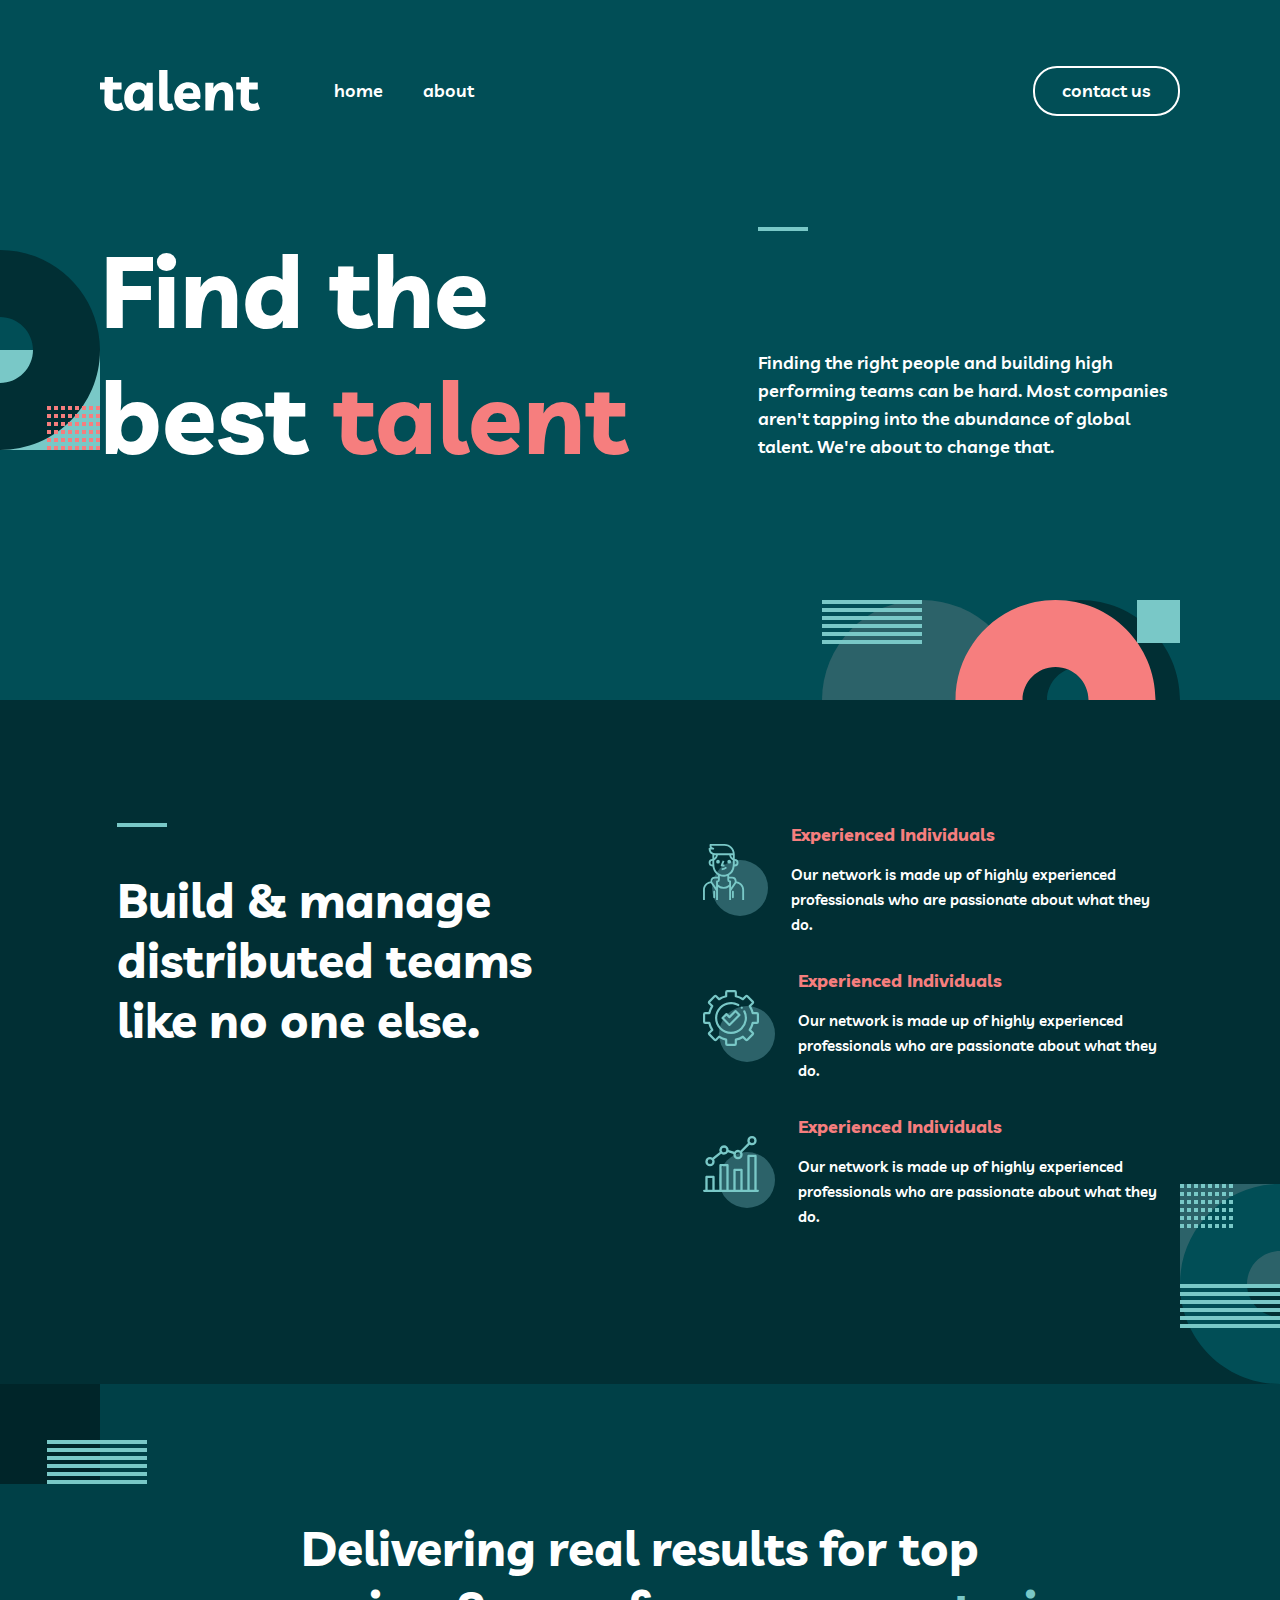
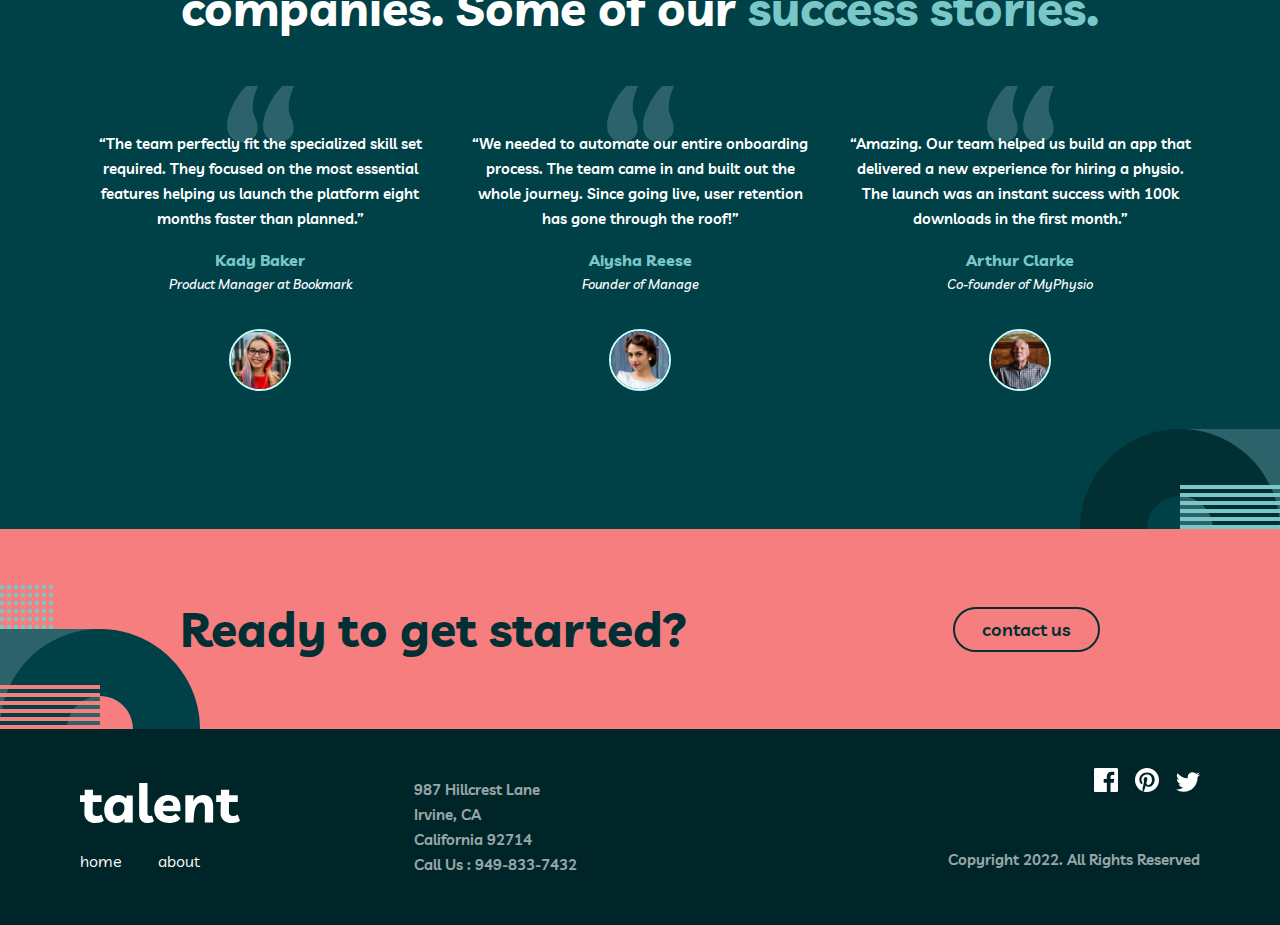
==== commit f6458df2: "Merge branch 'master' into coding" ====
--- a/index.html
+++ b/index.html
@@ -43,7 +43,7 @@
         </nav>
 
         <div class="hero-h1-flex">
-          <h1>Find the best <span class="pink-color"> talent</span></h1>
+          <h1>Find the <br> best <span class="pink-color"> talent</span></h1>
           <!-- Tarpas tarp dvieju eiluciu per didelis -->
           <div class="hero-description-line">
             <div class="line"></div>
@@ -55,7 +55,7 @@
             </p>
           </div>
         </div>
-        <!-- <img class="pattern-container-end" src="images/bg-pattern-home-2.svg" alt="pattern-2"> -->
+
       </div>
 
     </header>
@@ -108,12 +108,7 @@
 
     </article>
 
-    <main>
-      <img
-        class="pattern-top-left"
-        src="images/bg-pattern-home-4-about-3.svg"
-        alt=""
-      />
+    <main class="patterns-main">
       <!-- Max width per mazas, pati icona mazesne nei turetu buti. -->
       <div class="container">
         <div class="main-heading">
@@ -181,11 +176,7 @@
           </div>
         </div>
       </div>
-      <img
-        class="pattern-right-bottom"
-        src="images/bg-pattern-home-5.svg"
-        alt=""
-      />
+
     </main>
 
     <div class="ready-to-get-started">
@@ -252,5 +243,7 @@
       </div>
 
     </footer>
+    <script src="scripts.js"></script>
   </body>
+
 </html>
--- a/style.css
+++ b/style.css
@@ -105,11 +105,11 @@
   max-width: 200px;
 }
 
-.pattern-top-left {
-  position: absolute;
-  top: 0;
-  left: 0;
-  max-width: 147px;
+.patterns-main {
+  background-image: url(images/bg-pattern-home-4-about-3.svg), url(images/bg-pattern-home-5.svg);
+  background-repeat: no-repeat, no-repeat;
+  background-position-y: top, bottom;
+  background-position-x: left, right;
 }
 
 .meet-the-directors {
@@ -120,6 +120,13 @@
   align-items: center;
   text-align: center;
   position: relative;
+
+=======
+  background-image: url(images/bg-pattern-about-2-contact-1.svg), url(images/bg-pattern-home-4-about-3.svg);
+  background-repeat: no-repeat, no-repeat;
+  background-position-y: top, bottom;
+  background-position-x: calc(0% - 100px), right;
+
 }
 
 .meet-the-directors h1,
@@ -197,6 +204,19 @@
   max-width: 96px;
 }
 
+.close-btn-style {
+  background-color: #79C8C7;
+  font-family: inherit;
+}
+
+.director-text {
+  display: none;
+}
+
+#director-text-id { 
+  padding: 0 2em;
+}
+
 /* HEADER ___________________________ */
 
 header {
@@ -337,6 +357,10 @@
   display: flex;
   justify-content: center;
   align-items: center;
+  background-image: url(images/bg-pattern-about-4.svg);
+  background-repeat: no-repeat;
+  background-position-x: calc(100% + 100px);
+  background-position-y: bottom;
 }
 
 .build-and-manage-article h2,
@@ -389,6 +413,10 @@
 
 .header-about {
   height: 513px;
+  background-image: url(images/bg-pattern-about-1-mobile-nav-1.svg);
+  background-repeat: no-repeat;
+  background-position-x: calc(100% + 100px);
+  background-position-y: bottom;
 }
 
 .header-about h1,
@@ -406,9 +434,6 @@
   margin-top: 40px;
 }
 
-.half-pattern {
-  right: -100px;
-}
 
 /* CONTACT HERO */
 
@@ -485,11 +510,19 @@
 }
 
 .contact-pattern-1 {
+
   background-image: url(images/bg-pattern-contact-2.svg);
   background-repeat: no-repeat;
   background-position-y: bottom;
   background-position-x: right;
-}
+
+  background-image: url(images/bg-pattern-contact-2.svg), url(images/bg-pattern-about-2-contact-1.svg);
+  background-repeat: no-repeat, no-repeat;
+  background-position-y: bottom, center;
+  background-position-x: calc(100% + 100px), calc(0% - 100px);
+
+}
+
 
 /* FOOTER */
 
@@ -586,6 +619,8 @@
   justify-content: center;
   text-align: center;
   padding: 0 2em;
+  background-image: url(images/bg-pattern-about-4.svg);
+  background-repeat: no-repeat;
 }
 
 .clients h2 {
@@ -661,6 +696,7 @@
   font-size: 1.125rem;
   color: #012f34;
   font-weight: 600;
+
   border: 2px solid #012f34;
 }
 
@@ -681,4 +717,112 @@
     line-height: 40px;
     text-align: center;
   }
-} */+} */
+=======
+  border: 2px solid #012F34;
+}
+
+/* MEDIA QUERY TABLET 768px*/
+
+@media (max-width: 768px) {
+
+  /* HOME HERO HEADER */
+
+  .hero-h1-flex {
+    display: flex;
+    flex-direction: column;
+    text-align: center;
+  }
+
+  .hero-description-line .line {
+    display: none;
+  }
+
+  .hero-h1-flex h1 {
+    font-size: 4rem;
+    padding: 0;
+  }
+
+  .hero-h1-flex p {
+    max-width: 457px;
+    margin: 0 auto;
+  }
+
+  /* BUILD AND MANAGE SECTION */
+
+  .build-manage-grid {
+    display: flex;
+    flex-direction: column;
+    gap: 64px;
+  }
+
+  .build-manage-container {
+    max-width: 572px;
+  }
+
+  .build-and-manage-article h2 {
+    font-size: 2rem;
+  }
+
+  .build-and-manage-article .line {
+    background-color: #F67E7E;
+  }
+
+  /* HOME MAIN */
+
+  .patterns-main {
+    height: 1199px;
+  }
+
+  .patterns-main .container {
+    max-width: 573px;
+  }
+
+  .main-3-blocks {
+    display: flex;
+    flex-direction: column;
+  }
+
+  .main-heading h1 {
+    font-size: 2rem;
+  }
+
+  /* GET STARTED SECTION */
+
+  .ready-to-get-started h2{
+    font-size: 2rem;
+  }
+
+  .get-started-container {
+    padding: 0 2em;
+  }
+
+  /* FOOTER */
+
+  footer {
+    height: 271px;
+  }
+
+  .footer-flex {
+    flex-direction: column;
+    justify-content: space-between;
+    height: 271px;
+  }
+
+  .social-media-copyright {
+    display: flex;
+    align-items: space-between;
+    /* justify-content: space-between; */
+  }
+
+  /* .nav-logo-links {
+    gap: 0;
+  } */
+
+  .logo-address-flex {
+    justify-content: space-between;
+  }
+
+
+}
+
--- a/style.css
+++ b/style.css
@@ -105,11 +105,11 @@
   max-width: 200px;
 }
 
-.pattern-top-left {
-  position: absolute;
-  top: 0;
-  left: 0;
-  max-width: 147px;
+.patterns-main {
+  background-image: url(images/bg-pattern-home-4-about-3.svg), url(images/bg-pattern-home-5.svg);
+  background-repeat: no-repeat, no-repeat;
+  background-position-y: top, bottom;
+  background-position-x: left, right;
 }
 
 .meet-the-directors {
@@ -120,6 +120,13 @@
   align-items: center;
   text-align: center;
   position: relative;
+
+=======
+  background-image: url(images/bg-pattern-about-2-contact-1.svg), url(images/bg-pattern-home-4-about-3.svg);
+  background-repeat: no-repeat, no-repeat;
+  background-position-y: top, bottom;
+  background-position-x: calc(0% - 100px), right;
+
 }
 
 .meet-the-directors h1,
@@ -197,6 +204,19 @@
   max-width: 96px;
 }
 
+.close-btn-style {
+  background-color: #79C8C7;
+  font-family: inherit;
+}
+
+.director-text {
+  display: none;
+}
+
+#director-text-id { 
+  padding: 0 2em;
+}
+
 /* HEADER ___________________________ */
 
 header {
@@ -337,6 +357,10 @@
   display: flex;
   justify-content: center;
   align-items: center;
+  background-image: url(images/bg-pattern-about-4.svg);
+  background-repeat: no-repeat;
+  background-position-x: calc(100% + 100px);
+  background-position-y: bottom;
 }
 
 .build-and-manage-article h2,
@@ -389,6 +413,10 @@
 
 .header-about {
   height: 513px;
+  background-image: url(images/bg-pattern-about-1-mobile-nav-1.svg);
+  background-repeat: no-repeat;
+  background-position-x: calc(100% + 100px);
+  background-position-y: bottom;
 }
 
 .header-about h1,
@@ -406,9 +434,6 @@
   margin-top: 40px;
 }
 
-.half-pattern {
-  right: -100px;
-}
 
 /* CONTACT HERO */
 
@@ -485,11 +510,19 @@
 }
 
 .contact-pattern-1 {
+
   background-image: url(images/bg-pattern-contact-2.svg);
   background-repeat: no-repeat;
   background-position-y: bottom;
   background-position-x: right;
-}
+
+  background-image: url(images/bg-pattern-contact-2.svg), url(images/bg-pattern-about-2-contact-1.svg);
+  background-repeat: no-repeat, no-repeat;
+  background-position-y: bottom, center;
+  background-position-x: calc(100% + 100px), calc(0% - 100px);
+
+}
+
 
 /* FOOTER */
 
@@ -586,6 +619,8 @@
   justify-content: center;
   text-align: center;
   padding: 0 2em;
+  background-image: url(images/bg-pattern-about-4.svg);
+  background-repeat: no-repeat;
 }
 
 .clients h2 {
@@ -661,6 +696,7 @@
   font-size: 1.125rem;
   color: #012f34;
   font-weight: 600;
+
   border: 2px solid #012f34;
 }
 
@@ -681,4 +717,112 @@
     line-height: 40px;
     text-align: center;
   }
-} */+} */
+=======
+  border: 2px solid #012F34;
+}
+
+/* MEDIA QUERY TABLET 768px*/
+
+@media (max-width: 768px) {
+
+  /* HOME HERO HEADER */
+
+  .hero-h1-flex {
+    display: flex;
+    flex-direction: column;
+    text-align: center;
+  }
+
+  .hero-description-line .line {
+    display: none;
+  }
+
+  .hero-h1-flex h1 {
+    font-size: 4rem;
+    padding: 0;
+  }
+
+  .hero-h1-flex p {
+    max-width: 457px;
+    margin: 0 auto;
+  }
+
+  /* BUILD AND MANAGE SECTION */
+
+  .build-manage-grid {
+    display: flex;
+    flex-direction: column;
+    gap: 64px;
+  }
+
+  .build-manage-container {
+    max-width: 572px;
+  }
+
+  .build-and-manage-article h2 {
+    font-size: 2rem;
+  }
+
+  .build-and-manage-article .line {
+    background-color: #F67E7E;
+  }
+
+  /* HOME MAIN */
+
+  .patterns-main {
+    height: 1199px;
+  }
+
+  .patterns-main .container {
+    max-width: 573px;
+  }
+
+  .main-3-blocks {
+    display: flex;
+    flex-direction: column;
+  }
+
+  .main-heading h1 {
+    font-size: 2rem;
+  }
+
+  /* GET STARTED SECTION */
+
+  .ready-to-get-started h2{
+    font-size: 2rem;
+  }
+
+  .get-started-container {
+    padding: 0 2em;
+  }
+
+  /* FOOTER */
+
+  footer {
+    height: 271px;
+  }
+
+  .footer-flex {
+    flex-direction: column;
+    justify-content: space-between;
+    height: 271px;
+  }
+
+  .social-media-copyright {
+    display: flex;
+    align-items: space-between;
+    /* justify-content: space-between; */
+  }
+
+  /* .nav-logo-links {
+    gap: 0;
+  } */
+
+  .logo-address-flex {
+    justify-content: space-between;
+  }
+
+
+}
+
--- a/style.css
+++ b/style.css
@@ -105,11 +105,11 @@
   max-width: 200px;
 }
 
-.pattern-top-left {
-  position: absolute;
-  top: 0;
-  left: 0;
-  max-width: 147px;
+.patterns-main {
+  background-image: url(images/bg-pattern-home-4-about-3.svg), url(images/bg-pattern-home-5.svg);
+  background-repeat: no-repeat, no-repeat;
+  background-position-y: top, bottom;
+  background-position-x: left, right;
 }
 
 .meet-the-directors {
@@ -120,6 +120,13 @@
   align-items: center;
   text-align: center;
   position: relative;
+
+=======
+  background-image: url(images/bg-pattern-about-2-contact-1.svg), url(images/bg-pattern-home-4-about-3.svg);
+  background-repeat: no-repeat, no-repeat;
+  background-position-y: top, bottom;
+  background-position-x: calc(0% - 100px), right;
+
 }
 
 .meet-the-directors h1,
@@ -197,6 +204,19 @@
   max-width: 96px;
 }
 
+.close-btn-style {
+  background-color: #79C8C7;
+  font-family: inherit;
+}
+
+.director-text {
+  display: none;
+}
+
+#director-text-id { 
+  padding: 0 2em;
+}
+
 /* HEADER ___________________________ */
 
 header {
@@ -337,6 +357,10 @@
   display: flex;
   justify-content: center;
   align-items: center;
+  background-image: url(images/bg-pattern-about-4.svg);
+  background-repeat: no-repeat;
+  background-position-x: calc(100% + 100px);
+  background-position-y: bottom;
 }
 
 .build-and-manage-article h2,
@@ -389,6 +413,10 @@
 
 .header-about {
   height: 513px;
+  background-image: url(images/bg-pattern-about-1-mobile-nav-1.svg);
+  background-repeat: no-repeat;
+  background-position-x: calc(100% + 100px);
+  background-position-y: bottom;
 }
 
 .header-about h1,
@@ -406,9 +434,6 @@
   margin-top: 40px;
 }
 
-.half-pattern {
-  right: -100px;
-}
 
 /* CONTACT HERO */
 
@@ -485,11 +510,19 @@
 }
 
 .contact-pattern-1 {
+
   background-image: url(images/bg-pattern-contact-2.svg);
   background-repeat: no-repeat;
   background-position-y: bottom;
   background-position-x: right;
-}
+
+  background-image: url(images/bg-pattern-contact-2.svg), url(images/bg-pattern-about-2-contact-1.svg);
+  background-repeat: no-repeat, no-repeat;
+  background-position-y: bottom, center;
+  background-position-x: calc(100% + 100px), calc(0% - 100px);
+
+}
+
 
 /* FOOTER */
 
@@ -586,6 +619,8 @@
   justify-content: center;
   text-align: center;
   padding: 0 2em;
+  background-image: url(images/bg-pattern-about-4.svg);
+  background-repeat: no-repeat;
 }
 
 .clients h2 {
@@ -661,6 +696,7 @@
   font-size: 1.125rem;
   color: #012f34;
   font-weight: 600;
+
   border: 2px solid #012f34;
 }
 
@@ -681,4 +717,112 @@
     line-height: 40px;
     text-align: center;
   }
-} */+} */
+=======
+  border: 2px solid #012F34;
+}
+
+/* MEDIA QUERY TABLET 768px*/
+
+@media (max-width: 768px) {
+
+  /* HOME HERO HEADER */
+
+  .hero-h1-flex {
+    display: flex;
+    flex-direction: column;
+    text-align: center;
+  }
+
+  .hero-description-line .line {
+    display: none;
+  }
+
+  .hero-h1-flex h1 {
+    font-size: 4rem;
+    padding: 0;
+  }
+
+  .hero-h1-flex p {
+    max-width: 457px;
+    margin: 0 auto;
+  }
+
+  /* BUILD AND MANAGE SECTION */
+
+  .build-manage-grid {
+    display: flex;
+    flex-direction: column;
+    gap: 64px;
+  }
+
+  .build-manage-container {
+    max-width: 572px;
+  }
+
+  .build-and-manage-article h2 {
+    font-size: 2rem;
+  }
+
+  .build-and-manage-article .line {
+    background-color: #F67E7E;
+  }
+
+  /* HOME MAIN */
+
+  .patterns-main {
+    height: 1199px;
+  }
+
+  .patterns-main .container {
+    max-width: 573px;
+  }
+
+  .main-3-blocks {
+    display: flex;
+    flex-direction: column;
+  }
+
+  .main-heading h1 {
+    font-size: 2rem;
+  }
+
+  /* GET STARTED SECTION */
+
+  .ready-to-get-started h2{
+    font-size: 2rem;
+  }
+
+  .get-started-container {
+    padding: 0 2em;
+  }
+
+  /* FOOTER */
+
+  footer {
+    height: 271px;
+  }
+
+  .footer-flex {
+    flex-direction: column;
+    justify-content: space-between;
+    height: 271px;
+  }
+
+  .social-media-copyright {
+    display: flex;
+    align-items: space-between;
+    /* justify-content: space-between; */
+  }
+
+  /* .nav-logo-links {
+    gap: 0;
+  } */
+
+  .logo-address-flex {
+    justify-content: space-between;
+  }
+
+
+}
+
--- a/style.css
+++ b/style.css
@@ -105,11 +105,11 @@
   max-width: 200px;
 }
 
-.pattern-top-left {
-  position: absolute;
-  top: 0;
-  left: 0;
-  max-width: 147px;
+.patterns-main {
+  background-image: url(images/bg-pattern-home-4-about-3.svg), url(images/bg-pattern-home-5.svg);
+  background-repeat: no-repeat, no-repeat;
+  background-position-y: top, bottom;
+  background-position-x: left, right;
 }
 
 .meet-the-directors {
@@ -120,6 +120,13 @@
   align-items: center;
   text-align: center;
   position: relative;
+
+=======
+  background-image: url(images/bg-pattern-about-2-contact-1.svg), url(images/bg-pattern-home-4-about-3.svg);
+  background-repeat: no-repeat, no-repeat;
+  background-position-y: top, bottom;
+  background-position-x: calc(0% - 100px), right;
+
 }
 
 .meet-the-directors h1,
@@ -197,6 +204,19 @@
   max-width: 96px;
 }
 
+.close-btn-style {
+  background-color: #79C8C7;
+  font-family: inherit;
+}
+
+.director-text {
+  display: none;
+}
+
+#director-text-id { 
+  padding: 0 2em;
+}
+
 /* HEADER ___________________________ */
 
 header {
@@ -337,6 +357,10 @@
   display: flex;
   justify-content: center;
   align-items: center;
+  background-image: url(images/bg-pattern-about-4.svg);
+  background-repeat: no-repeat;
+  background-position-x: calc(100% + 100px);
+  background-position-y: bottom;
 }
 
 .build-and-manage-article h2,
@@ -389,6 +413,10 @@
 
 .header-about {
   height: 513px;
+  background-image: url(images/bg-pattern-about-1-mobile-nav-1.svg);
+  background-repeat: no-repeat;
+  background-position-x: calc(100% + 100px);
+  background-position-y: bottom;
 }
 
 .header-about h1,
@@ -406,9 +434,6 @@
   margin-top: 40px;
 }
 
-.half-pattern {
-  right: -100px;
-}
 
 /* CONTACT HERO */
 
@@ -485,11 +510,19 @@
 }
 
 .contact-pattern-1 {
+
   background-image: url(images/bg-pattern-contact-2.svg);
   background-repeat: no-repeat;
   background-position-y: bottom;
   background-position-x: right;
-}
+
+  background-image: url(images/bg-pattern-contact-2.svg), url(images/bg-pattern-about-2-contact-1.svg);
+  background-repeat: no-repeat, no-repeat;
+  background-position-y: bottom, center;
+  background-position-x: calc(100% + 100px), calc(0% - 100px);
+
+}
+
 
 /* FOOTER */
 
@@ -586,6 +619,8 @@
   justify-content: center;
   text-align: center;
   padding: 0 2em;
+  background-image: url(images/bg-pattern-about-4.svg);
+  background-repeat: no-repeat;
 }
 
 .clients h2 {
@@ -661,6 +696,7 @@
   font-size: 1.125rem;
   color: #012f34;
   font-weight: 600;
+
   border: 2px solid #012f34;
 }
 
@@ -681,4 +717,112 @@
     line-height: 40px;
     text-align: center;
   }
-} */+} */
+=======
+  border: 2px solid #012F34;
+}
+
+/* MEDIA QUERY TABLET 768px*/
+
+@media (max-width: 768px) {
+
+  /* HOME HERO HEADER */
+
+  .hero-h1-flex {
+    display: flex;
+    flex-direction: column;
+    text-align: center;
+  }
+
+  .hero-description-line .line {
+    display: none;
+  }
+
+  .hero-h1-flex h1 {
+    font-size: 4rem;
+    padding: 0;
+  }
+
+  .hero-h1-flex p {
+    max-width: 457px;
+    margin: 0 auto;
+  }
+
+  /* BUILD AND MANAGE SECTION */
+
+  .build-manage-grid {
+    display: flex;
+    flex-direction: column;
+    gap: 64px;
+  }
+
+  .build-manage-container {
+    max-width: 572px;
+  }
+
+  .build-and-manage-article h2 {
+    font-size: 2rem;
+  }
+
+  .build-and-manage-article .line {
+    background-color: #F67E7E;
+  }
+
+  /* HOME MAIN */
+
+  .patterns-main {
+    height: 1199px;
+  }
+
+  .patterns-main .container {
+    max-width: 573px;
+  }
+
+  .main-3-blocks {
+    display: flex;
+    flex-direction: column;
+  }
+
+  .main-heading h1 {
+    font-size: 2rem;
+  }
+
+  /* GET STARTED SECTION */
+
+  .ready-to-get-started h2{
+    font-size: 2rem;
+  }
+
+  .get-started-container {
+    padding: 0 2em;
+  }
+
+  /* FOOTER */
+
+  footer {
+    height: 271px;
+  }
+
+  .footer-flex {
+    flex-direction: column;
+    justify-content: space-between;
+    height: 271px;
+  }
+
+  .social-media-copyright {
+    display: flex;
+    align-items: space-between;
+    /* justify-content: space-between; */
+  }
+
+  /* .nav-logo-links {
+    gap: 0;
+  } */
+
+  .logo-address-flex {
+    justify-content: space-between;
+  }
+
+
+}
+
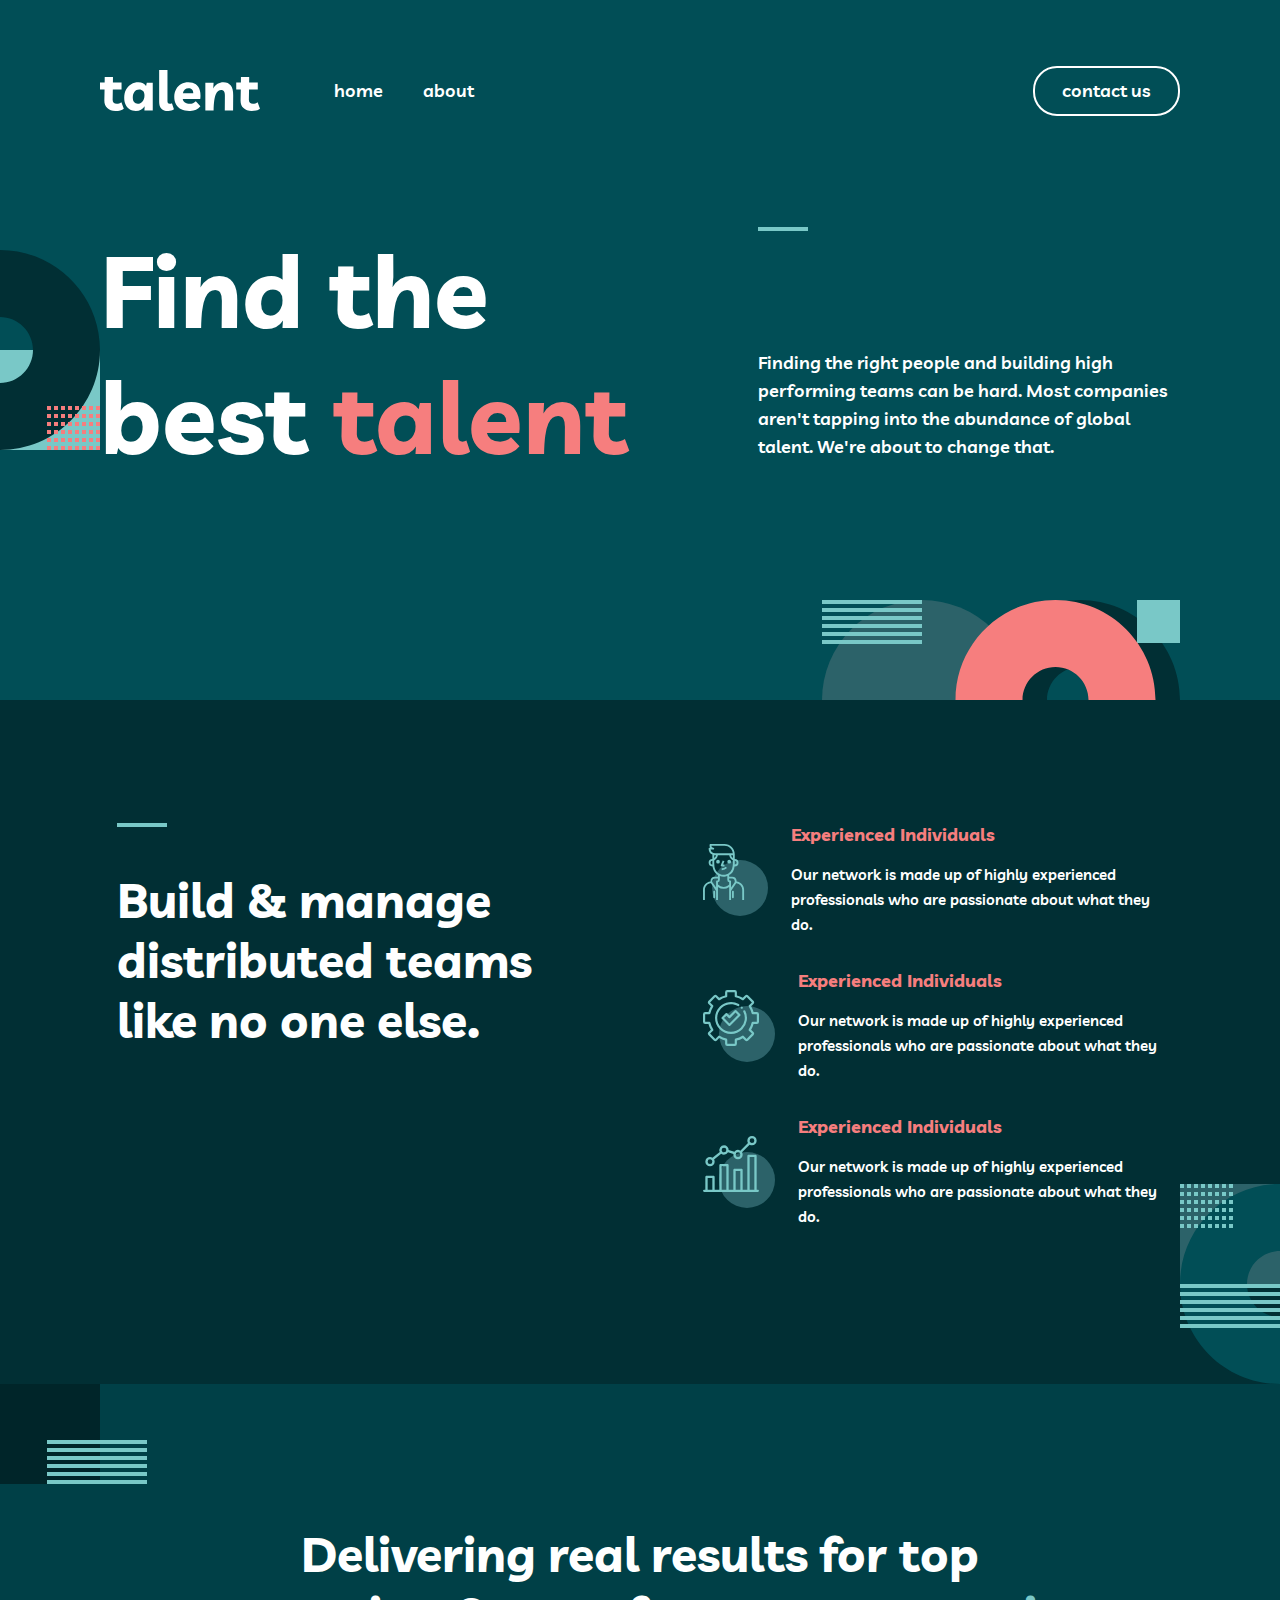
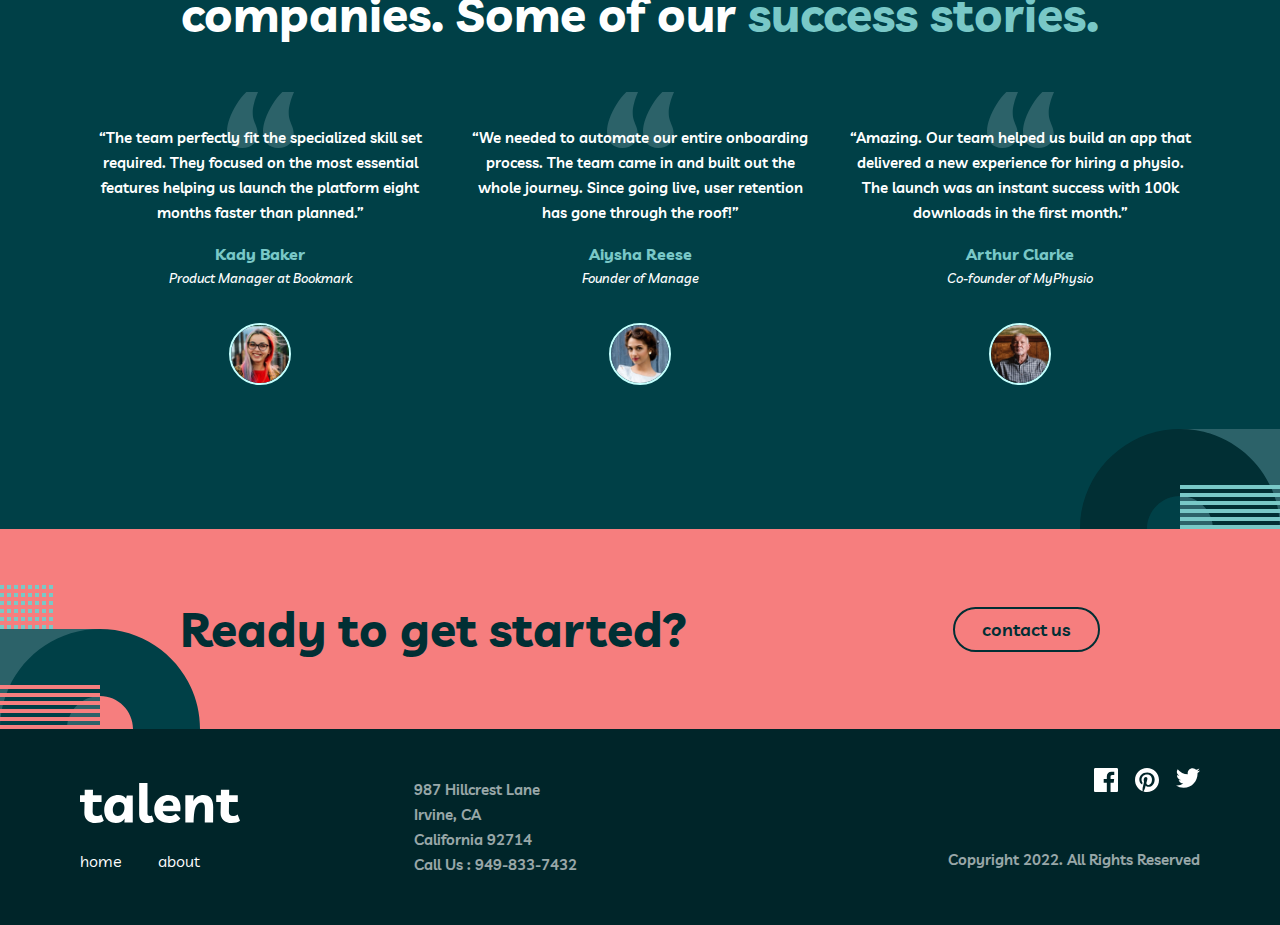
==== commit 9aef15d1: "Done mobile design" ====
--- a/index.html
+++ b/index.html
@@ -33,13 +33,13 @@
       
       <div class="hero-container pattern-bg-hero">
         <nav class="header-nav">
-          <div class="nav-logo-links">
+          <div class="nav-logo-links mobile-hidden">
             <img class="logo" src="images/logo.svg" alt="logo" />
             <a href="index.html" class="home-btn">home</a>
-            <a href="about.html" class="about-btn">about</a>
+            <a href="about.html" class="about-btn mobile-hidden">about</a>
           </div>
           <a class="contact-btn" :hover href="contact.html">contact us</a>
-          <!-- Width buttono mazokas, taip pat ir about html irgi mazokas ir contact -->
+          <!-- Per visus 3 dydis blogas, turi but 153 x 48, o yra 145 x 50 -->
         </nav>
 
         <div class="hero-h1-flex">
@@ -52,6 +52,7 @@
               hard. Most companies aren't tapping into the abundance of global
               talent. We're about to change that.
               <!-- break line truksta -->
+              <!-- zodis "talent" neturetu nusikelti i kita eilute. -->
             </p>
           </div>
         </div>
@@ -66,6 +67,7 @@
 
         <div class="line-build-mb">
           <div class="line build-and-manage-line"></div>
+          <!-- Tas melynas rectangle ne tos spalvos -->
           <h2>Build & manage distributed teams like no one else.</h2>
         </div>
 
@@ -82,6 +84,7 @@
           </div>
 
           <div class="article-logo-description">
+            <!-- Pati nuotrauka neislygiuota pagal kitas -->
             <img src="images/icon-cog.svg" alt="Person icon" />
             <div>
               <h4>Experienced Individuals</h4>
@@ -195,9 +198,9 @@
 
     <footer>
 
-      <div class="footer-flex hero-container">
+      <div class="footer-flex hero-container contact-hero-container">
         <div class="logo-address-flex">
-          <div class="nav-logo-links">
+          <div class="nav-logo-links contact-mobile-logo-links">
             <div class="footer-logo-flex">
               <img class="logo" src="images/logo.svg" alt="logo" />
               <div class="p-24">
@@ -232,7 +235,7 @@
                   d="M12 0C5.373 0 0 5.372 0 12c0 5.084 3.163 9.426 7.627 11.174-.105-.949-.2-2.405.042-3.441.218-.937 1.407-5.965 1.407-5.965s-.359-.719-.359-1.782c0-1.668.967-2.914 2.171-2.914 1.023 0 1.518.769 1.518 1.69 0 1.029-.655 2.568-.994 3.995-.283 1.194.599 2.169 1.777 2.169 2.133 0 3.772-2.249 3.772-5.495 0-2.873-2.064-4.882-5.012-4.882-3.414 0-5.418 2.561-5.418 5.207 0 1.031.397 2.138.893 2.738a.36.36 0 01.083.345l-.333 1.36c-.053.22-.174.267-.402.161-1.499-.698-2.436-2.889-2.436-4.649 0-3.785 2.75-7.262 7.929-7.262 4.163 0 7.398 2.967 7.398 6.931 0 4.136-2.607 7.464-6.227 7.464-1.216 0-2.359-.631-2.75-1.378l-.748 2.853c-.271 1.043-1.002 2.35-1.492 3.146C9.57 23.812 10.763 24 12 24c6.627 0 12-5.373 12-12 0-6.628-5.373-12-12-12z"
                 /></svg></a>
             <a href="https://twitter.com/" target="_blank"
-              ><svg xmlns="http://www.w3.org/2000/svg" width="24" height="20">
+              ><svg xmlns="http://www.w3.org/2000/svg" width="24" height="24">
                 <path
                   d="M24 2.557a9.83 9.83 0 01-2.828.775A4.932 4.932 0 0023.337.608a9.864 9.864 0 01-3.127 1.195A4.916 4.916 0 0016.616.248c-3.179 0-5.515 2.966-4.797 6.045A13.978 13.978 0 011.671 1.149a4.93 4.93 0 001.523 6.574 4.903 4.903 0 01-2.229-.616c-.054 2.281 1.581 4.415 3.949 4.89a4.935 4.935 0 01-2.224.084 4.928 4.928 0 004.6 3.419A9.9 9.9 0 010 17.54a13.94 13.94 0 007.548 2.212c9.142 0 14.307-7.721 13.995-14.646A10.025 10.025 0 0024 2.557z"
                 /></svg></a>
--- a/style.css
+++ b/style.css
@@ -67,7 +67,7 @@
   font-weight: 600;
   font-size: 0.9375rem;
   line-height: 25px;
-  padding-top: 3em;
+  padding-top: 2.25em;
   /* background-attachment: fixed; */
 }
 
@@ -120,13 +120,10 @@
   align-items: center;
   text-align: center;
   position: relative;
-
-=======
   background-image: url(images/bg-pattern-about-2-contact-1.svg), url(images/bg-pattern-home-4-about-3.svg);
   background-repeat: no-repeat, no-repeat;
   background-position-y: top, bottom;
   background-position-x: calc(0% - 100px), right;
-
 }
 
 .meet-the-directors h1,
@@ -155,17 +152,18 @@
   justify-content: center;
   align-items: center;
   flex-direction: column;
-  width: 30vmax;
+  width: 30vmin;
   max-width: 350px;
-  height: 30vmax;
-  max-height: 253px;
+  height: 253px;
   position: relative;
+  margin-bottom: 3.8em;
 }
 
 .directors-six-blocks {
   display: grid;
-  grid-template-rows: repeat(2, 1fr);
-  gap: 76px;
+  grid-template-columns: auto auto auto;
+  gap: 30px;
+  
 }
 
 .meet-the-directors-btn {
@@ -202,6 +200,7 @@
 
 .director-description .avatar {
   max-width: 96px;
+  min-width: none;
 }
 
 .close-btn-style {
@@ -422,7 +421,7 @@
 .header-about h1,
 .contact h2 {
   color: #ffffff;
-  font-size: 3.2rem;
+  font-size: 64px;
   margin-right: 2.5em;
 }
 
@@ -510,17 +509,10 @@
 }
 
 .contact-pattern-1 {
-
-  background-image: url(images/bg-pattern-contact-2.svg);
-  background-repeat: no-repeat;
-  background-position-y: bottom;
-  background-position-x: right;
-
   background-image: url(images/bg-pattern-contact-2.svg), url(images/bg-pattern-about-2-contact-1.svg);
   background-repeat: no-repeat, no-repeat;
   background-position-y: bottom, center;
   background-position-x: calc(100% + 100px), calc(0% - 100px);
-
 }
 
 
@@ -700,29 +692,10 @@
   border: 2px solid #012f34;
 }
 
-/* Size adjust */
-
-/* @media screen and (max-width: 640px) {
-  header {
-    height: 567px;
-  }
-
-  .nav-logo-links {
-    height: 32px;
-    width: 126px;
-  }
-
-  .hero-h1-flex {
-    font-size: 20px;
-    line-height: 40px;
-    text-align: center;
-  }
-} */
-=======
-  border: 2px solid #012F34;
-}
-
-/* MEDIA QUERY TABLET 768px*/
+button, a {
+  transition: 0.2s;
+}
+
 
 @media (max-width: 768px) {
 
@@ -746,6 +719,15 @@
   .hero-h1-flex p {
     max-width: 457px;
     margin: 0 auto;
+    font-size: 0.9375rem;
+  }
+  
+  .patter-bg {
+    background-image: none;
+  }
+
+  .pattern-bg-hero {
+    background-position-x: center;
   }
 
   /* BUILD AND MANAGE SECTION */
@@ -785,6 +767,11 @@
 
   .main-heading h1 {
     font-size: 2rem;
+    margin-top: 1em;
+  }
+
+  .build-and-manage-article {
+    background-position-y: top;
   }
 
   /* GET STARTED SECTION */
@@ -822,7 +809,230 @@
   .logo-address-flex {
     justify-content: space-between;
   }
-
-
-}
-
+  
+  .header-about {
+    height: 556px;
+  }
+
+  .header-about h1 {
+    margin: 0;
+  }
+
+  .header-about .m-2em {
+    font-size: 0.9375rem;
+  }
+
+  .meet-the-directors {
+    height: 1219px;
+  }
+
+  .meet-the-directors .container {
+    max-width: 573px;
+  }
+
+  .directors-six-blocks {
+    grid-template-columns: auto auto;
+    gap: 11px;
+  }
+
+  .meet-the-directors h1 {
+    font-size: 2rem;
+    margin-bottom: 2.4em;
+  }
+
+  /* SOME OF OUR CLIENTS */
+
+  .clients {
+    background-position-y: calc(0% - 100px);
+  }
+
+  .company-logos {
+    gap: 20px;
+  }
+
+  /* CONTACT  */
+
+  .hero-header-height {
+    height: 1204px;
+  }
+
+  .contact {
+    display: flex;
+    flex-direction: column;
+  }
+
+  .contact form, .contact-section  {
+    width: 80%;
+  }
+
+  .contact form {
+    margin-top: 3.2em;
+  }
+
+  .contact-section h2, .contact-section h3 {
+    text-align: center;
+  }
+
+  .contact-pattern-1 {
+    background-position-y: bottom, calc(0% + 220px);
+  }
+
+}
+
+@media (max-width: 375px){
+
+  header, .hero-container {
+    height: 567px;
+  }
+
+  .contact-btn {
+    display: none;
+  }
+
+  .mobile-hidden {
+    display: none;
+  }
+
+  .hero-h1-flex h1, .contact-section h2 {
+    font-size: 2.5rem;
+  }
+
+  .build-and-manage-article, .build-manage-container {
+    height: 1073px;
+  }
+
+  .build-manage-container h2 {
+    padding-right: 2.5em;
+  }
+
+  .article-logo-description {
+    flex-direction: column;
+    text-align: center;
+  }
+
+  .patterns-main {
+    height: 1410px;
+  }
+
+  .ready-to-get-started {
+    height: 302px;
+  }
+
+  .ready-to-get-started {
+    display: flex;
+    align-items: center;
+
+  }
+
+  .get-started-flex {
+    flex-direction: column;
+    text-align: center;
+    height: auto;
+  }
+
+  .ready-to-get-started h2 {
+    margin-bottom: 0.5em;
+    margin-top: 0;
+  }
+
+  .header-about {
+    background-position-y: calc(100% + 100px);
+  }
+
+  .meet-the-directors {
+    height: 2062px;
+  }
+
+  .directors-six-blocks {
+    grid-template-columns: auto;
+    justify-content: center;
+    gap: 0;
+  }
+
+  .director-description {
+    width: 90vmin;
+  }
+
+  .clients {
+    height: 632px;
+    background-position-x: calc(0% - 100px);
+  }
+
+  .clients h2 {
+    font-size: 2rem;
+  }
+
+  .company-logos {
+    display: flex;
+    flex-direction: column;
+    gap: 56px;
+  }
+
+  .hero-header-height {
+    height: 1132px;
+  }
+
+  .contact-section, .contact form {
+    width: 100%;
+  }
+
+  .contact-pattern-1 {
+    background-image: url(images/bg-pattern-contact-2.svg), none;
+    background-repeat: no-repeat, no-repeat;
+    background-position-y: calc(100% + 100px), calc(100% + 100px);
+    background-position-x: calc(100% + 100px), calc(0% - 100px);
+  }
+
+  footer, .contact-hero-container {
+    height: 432px;
+  }
+
+  .footer-logo-flex {
+    padding-right: 0;
+  }
+
+  .contact-mobile-logo-links {
+    flex-direction: column;
+    text-align: center;
+    gap: 0;
+  }
+
+  .logo {
+    margin-right: 0;
+    max-width: 94.5px;
+  }
+
+  .footer-logo-flex {
+    justify-content: center;
+    align-items: center;
+  }
+
+  .footer-flex {
+    justify-content: center;
+    margin: 0 auto;
+  }
+
+  .logo-address-flex {
+    display: block;
+  }
+
+  .social-media-copyright {
+    flex-direction: column;
+    margin-top: 2em;
+  }
+
+  .social-media-logos {
+    text-align: center;
+    margin-bottom: 0;
+  }
+
+  .footer-address {
+    margin: 1em;
+  }
+
+  .p-24 {
+    margin: 24px 0;
+  }
+
+}
+
--- a/style.css
+++ b/style.css
@@ -67,7 +67,7 @@
   font-weight: 600;
   font-size: 0.9375rem;
   line-height: 25px;
-  padding-top: 3em;
+  padding-top: 2.25em;
   /* background-attachment: fixed; */
 }
 
@@ -120,13 +120,10 @@
   align-items: center;
   text-align: center;
   position: relative;
-
-=======
   background-image: url(images/bg-pattern-about-2-contact-1.svg), url(images/bg-pattern-home-4-about-3.svg);
   background-repeat: no-repeat, no-repeat;
   background-position-y: top, bottom;
   background-position-x: calc(0% - 100px), right;
-
 }
 
 .meet-the-directors h1,
@@ -155,17 +152,18 @@
   justify-content: center;
   align-items: center;
   flex-direction: column;
-  width: 30vmax;
+  width: 30vmin;
   max-width: 350px;
-  height: 30vmax;
-  max-height: 253px;
+  height: 253px;
   position: relative;
+  margin-bottom: 3.8em;
 }
 
 .directors-six-blocks {
   display: grid;
-  grid-template-rows: repeat(2, 1fr);
-  gap: 76px;
+  grid-template-columns: auto auto auto;
+  gap: 30px;
+  
 }
 
 .meet-the-directors-btn {
@@ -202,6 +200,7 @@
 
 .director-description .avatar {
   max-width: 96px;
+  min-width: none;
 }
 
 .close-btn-style {
@@ -422,7 +421,7 @@
 .header-about h1,
 .contact h2 {
   color: #ffffff;
-  font-size: 3.2rem;
+  font-size: 64px;
   margin-right: 2.5em;
 }
 
@@ -510,17 +509,10 @@
 }
 
 .contact-pattern-1 {
-
-  background-image: url(images/bg-pattern-contact-2.svg);
-  background-repeat: no-repeat;
-  background-position-y: bottom;
-  background-position-x: right;
-
   background-image: url(images/bg-pattern-contact-2.svg), url(images/bg-pattern-about-2-contact-1.svg);
   background-repeat: no-repeat, no-repeat;
   background-position-y: bottom, center;
   background-position-x: calc(100% + 100px), calc(0% - 100px);
-
 }
 
 
@@ -700,29 +692,10 @@
   border: 2px solid #012f34;
 }
 
-/* Size adjust */
-
-/* @media screen and (max-width: 640px) {
-  header {
-    height: 567px;
-  }
-
-  .nav-logo-links {
-    height: 32px;
-    width: 126px;
-  }
-
-  .hero-h1-flex {
-    font-size: 20px;
-    line-height: 40px;
-    text-align: center;
-  }
-} */
-=======
-  border: 2px solid #012F34;
-}
-
-/* MEDIA QUERY TABLET 768px*/
+button, a {
+  transition: 0.2s;
+}
+
 
 @media (max-width: 768px) {
 
@@ -746,6 +719,15 @@
   .hero-h1-flex p {
     max-width: 457px;
     margin: 0 auto;
+    font-size: 0.9375rem;
+  }
+  
+  .patter-bg {
+    background-image: none;
+  }
+
+  .pattern-bg-hero {
+    background-position-x: center;
   }
 
   /* BUILD AND MANAGE SECTION */
@@ -785,6 +767,11 @@
 
   .main-heading h1 {
     font-size: 2rem;
+    margin-top: 1em;
+  }
+
+  .build-and-manage-article {
+    background-position-y: top;
   }
 
   /* GET STARTED SECTION */
@@ -822,7 +809,230 @@
   .logo-address-flex {
     justify-content: space-between;
   }
-
-
-}
-
+  
+  .header-about {
+    height: 556px;
+  }
+
+  .header-about h1 {
+    margin: 0;
+  }
+
+  .header-about .m-2em {
+    font-size: 0.9375rem;
+  }
+
+  .meet-the-directors {
+    height: 1219px;
+  }
+
+  .meet-the-directors .container {
+    max-width: 573px;
+  }
+
+  .directors-six-blocks {
+    grid-template-columns: auto auto;
+    gap: 11px;
+  }
+
+  .meet-the-directors h1 {
+    font-size: 2rem;
+    margin-bottom: 2.4em;
+  }
+
+  /* SOME OF OUR CLIENTS */
+
+  .clients {
+    background-position-y: calc(0% - 100px);
+  }
+
+  .company-logos {
+    gap: 20px;
+  }
+
+  /* CONTACT  */
+
+  .hero-header-height {
+    height: 1204px;
+  }
+
+  .contact {
+    display: flex;
+    flex-direction: column;
+  }
+
+  .contact form, .contact-section  {
+    width: 80%;
+  }
+
+  .contact form {
+    margin-top: 3.2em;
+  }
+
+  .contact-section h2, .contact-section h3 {
+    text-align: center;
+  }
+
+  .contact-pattern-1 {
+    background-position-y: bottom, calc(0% + 220px);
+  }
+
+}
+
+@media (max-width: 375px){
+
+  header, .hero-container {
+    height: 567px;
+  }
+
+  .contact-btn {
+    display: none;
+  }
+
+  .mobile-hidden {
+    display: none;
+  }
+
+  .hero-h1-flex h1, .contact-section h2 {
+    font-size: 2.5rem;
+  }
+
+  .build-and-manage-article, .build-manage-container {
+    height: 1073px;
+  }
+
+  .build-manage-container h2 {
+    padding-right: 2.5em;
+  }
+
+  .article-logo-description {
+    flex-direction: column;
+    text-align: center;
+  }
+
+  .patterns-main {
+    height: 1410px;
+  }
+
+  .ready-to-get-started {
+    height: 302px;
+  }
+
+  .ready-to-get-started {
+    display: flex;
+    align-items: center;
+
+  }
+
+  .get-started-flex {
+    flex-direction: column;
+    text-align: center;
+    height: auto;
+  }
+
+  .ready-to-get-started h2 {
+    margin-bottom: 0.5em;
+    margin-top: 0;
+  }
+
+  .header-about {
+    background-position-y: calc(100% + 100px);
+  }
+
+  .meet-the-directors {
+    height: 2062px;
+  }
+
+  .directors-six-blocks {
+    grid-template-columns: auto;
+    justify-content: center;
+    gap: 0;
+  }
+
+  .director-description {
+    width: 90vmin;
+  }
+
+  .clients {
+    height: 632px;
+    background-position-x: calc(0% - 100px);
+  }
+
+  .clients h2 {
+    font-size: 2rem;
+  }
+
+  .company-logos {
+    display: flex;
+    flex-direction: column;
+    gap: 56px;
+  }
+
+  .hero-header-height {
+    height: 1132px;
+  }
+
+  .contact-section, .contact form {
+    width: 100%;
+  }
+
+  .contact-pattern-1 {
+    background-image: url(images/bg-pattern-contact-2.svg), none;
+    background-repeat: no-repeat, no-repeat;
+    background-position-y: calc(100% + 100px), calc(100% + 100px);
+    background-position-x: calc(100% + 100px), calc(0% - 100px);
+  }
+
+  footer, .contact-hero-container {
+    height: 432px;
+  }
+
+  .footer-logo-flex {
+    padding-right: 0;
+  }
+
+  .contact-mobile-logo-links {
+    flex-direction: column;
+    text-align: center;
+    gap: 0;
+  }
+
+  .logo {
+    margin-right: 0;
+    max-width: 94.5px;
+  }
+
+  .footer-logo-flex {
+    justify-content: center;
+    align-items: center;
+  }
+
+  .footer-flex {
+    justify-content: center;
+    margin: 0 auto;
+  }
+
+  .logo-address-flex {
+    display: block;
+  }
+
+  .social-media-copyright {
+    flex-direction: column;
+    margin-top: 2em;
+  }
+
+  .social-media-logos {
+    text-align: center;
+    margin-bottom: 0;
+  }
+
+  .footer-address {
+    margin: 1em;
+  }
+
+  .p-24 {
+    margin: 24px 0;
+  }
+
+}
+
--- a/style.css
+++ b/style.css
@@ -67,7 +67,7 @@
   font-weight: 600;
   font-size: 0.9375rem;
   line-height: 25px;
-  padding-top: 3em;
+  padding-top: 2.25em;
   /* background-attachment: fixed; */
 }
 
@@ -120,13 +120,10 @@
   align-items: center;
   text-align: center;
   position: relative;
-
-=======
   background-image: url(images/bg-pattern-about-2-contact-1.svg), url(images/bg-pattern-home-4-about-3.svg);
   background-repeat: no-repeat, no-repeat;
   background-position-y: top, bottom;
   background-position-x: calc(0% - 100px), right;
-
 }
 
 .meet-the-directors h1,
@@ -155,17 +152,18 @@
   justify-content: center;
   align-items: center;
   flex-direction: column;
-  width: 30vmax;
+  width: 30vmin;
   max-width: 350px;
-  height: 30vmax;
-  max-height: 253px;
+  height: 253px;
   position: relative;
+  margin-bottom: 3.8em;
 }
 
 .directors-six-blocks {
   display: grid;
-  grid-template-rows: repeat(2, 1fr);
-  gap: 76px;
+  grid-template-columns: auto auto auto;
+  gap: 30px;
+  
 }
 
 .meet-the-directors-btn {
@@ -202,6 +200,7 @@
 
 .director-description .avatar {
   max-width: 96px;
+  min-width: none;
 }
 
 .close-btn-style {
@@ -422,7 +421,7 @@
 .header-about h1,
 .contact h2 {
   color: #ffffff;
-  font-size: 3.2rem;
+  font-size: 64px;
   margin-right: 2.5em;
 }
 
@@ -510,17 +509,10 @@
 }
 
 .contact-pattern-1 {
-
-  background-image: url(images/bg-pattern-contact-2.svg);
-  background-repeat: no-repeat;
-  background-position-y: bottom;
-  background-position-x: right;
-
   background-image: url(images/bg-pattern-contact-2.svg), url(images/bg-pattern-about-2-contact-1.svg);
   background-repeat: no-repeat, no-repeat;
   background-position-y: bottom, center;
   background-position-x: calc(100% + 100px), calc(0% - 100px);
-
 }
 
 
@@ -700,29 +692,10 @@
   border: 2px solid #012f34;
 }
 
-/* Size adjust */
-
-/* @media screen and (max-width: 640px) {
-  header {
-    height: 567px;
-  }
-
-  .nav-logo-links {
-    height: 32px;
-    width: 126px;
-  }
-
-  .hero-h1-flex {
-    font-size: 20px;
-    line-height: 40px;
-    text-align: center;
-  }
-} */
-=======
-  border: 2px solid #012F34;
-}
-
-/* MEDIA QUERY TABLET 768px*/
+button, a {
+  transition: 0.2s;
+}
+
 
 @media (max-width: 768px) {
 
@@ -746,6 +719,15 @@
   .hero-h1-flex p {
     max-width: 457px;
     margin: 0 auto;
+    font-size: 0.9375rem;
+  }
+  
+  .patter-bg {
+    background-image: none;
+  }
+
+  .pattern-bg-hero {
+    background-position-x: center;
   }
 
   /* BUILD AND MANAGE SECTION */
@@ -785,6 +767,11 @@
 
   .main-heading h1 {
     font-size: 2rem;
+    margin-top: 1em;
+  }
+
+  .build-and-manage-article {
+    background-position-y: top;
   }
 
   /* GET STARTED SECTION */
@@ -822,7 +809,230 @@
   .logo-address-flex {
     justify-content: space-between;
   }
-
-
-}
-
+  
+  .header-about {
+    height: 556px;
+  }
+
+  .header-about h1 {
+    margin: 0;
+  }
+
+  .header-about .m-2em {
+    font-size: 0.9375rem;
+  }
+
+  .meet-the-directors {
+    height: 1219px;
+  }
+
+  .meet-the-directors .container {
+    max-width: 573px;
+  }
+
+  .directors-six-blocks {
+    grid-template-columns: auto auto;
+    gap: 11px;
+  }
+
+  .meet-the-directors h1 {
+    font-size: 2rem;
+    margin-bottom: 2.4em;
+  }
+
+  /* SOME OF OUR CLIENTS */
+
+  .clients {
+    background-position-y: calc(0% - 100px);
+  }
+
+  .company-logos {
+    gap: 20px;
+  }
+
+  /* CONTACT  */
+
+  .hero-header-height {
+    height: 1204px;
+  }
+
+  .contact {
+    display: flex;
+    flex-direction: column;
+  }
+
+  .contact form, .contact-section  {
+    width: 80%;
+  }
+
+  .contact form {
+    margin-top: 3.2em;
+  }
+
+  .contact-section h2, .contact-section h3 {
+    text-align: center;
+  }
+
+  .contact-pattern-1 {
+    background-position-y: bottom, calc(0% + 220px);
+  }
+
+}
+
+@media (max-width: 375px){
+
+  header, .hero-container {
+    height: 567px;
+  }
+
+  .contact-btn {
+    display: none;
+  }
+
+  .mobile-hidden {
+    display: none;
+  }
+
+  .hero-h1-flex h1, .contact-section h2 {
+    font-size: 2.5rem;
+  }
+
+  .build-and-manage-article, .build-manage-container {
+    height: 1073px;
+  }
+
+  .build-manage-container h2 {
+    padding-right: 2.5em;
+  }
+
+  .article-logo-description {
+    flex-direction: column;
+    text-align: center;
+  }
+
+  .patterns-main {
+    height: 1410px;
+  }
+
+  .ready-to-get-started {
+    height: 302px;
+  }
+
+  .ready-to-get-started {
+    display: flex;
+    align-items: center;
+
+  }
+
+  .get-started-flex {
+    flex-direction: column;
+    text-align: center;
+    height: auto;
+  }
+
+  .ready-to-get-started h2 {
+    margin-bottom: 0.5em;
+    margin-top: 0;
+  }
+
+  .header-about {
+    background-position-y: calc(100% + 100px);
+  }
+
+  .meet-the-directors {
+    height: 2062px;
+  }
+
+  .directors-six-blocks {
+    grid-template-columns: auto;
+    justify-content: center;
+    gap: 0;
+  }
+
+  .director-description {
+    width: 90vmin;
+  }
+
+  .clients {
+    height: 632px;
+    background-position-x: calc(0% - 100px);
+  }
+
+  .clients h2 {
+    font-size: 2rem;
+  }
+
+  .company-logos {
+    display: flex;
+    flex-direction: column;
+    gap: 56px;
+  }
+
+  .hero-header-height {
+    height: 1132px;
+  }
+
+  .contact-section, .contact form {
+    width: 100%;
+  }
+
+  .contact-pattern-1 {
+    background-image: url(images/bg-pattern-contact-2.svg), none;
+    background-repeat: no-repeat, no-repeat;
+    background-position-y: calc(100% + 100px), calc(100% + 100px);
+    background-position-x: calc(100% + 100px), calc(0% - 100px);
+  }
+
+  footer, .contact-hero-container {
+    height: 432px;
+  }
+
+  .footer-logo-flex {
+    padding-right: 0;
+  }
+
+  .contact-mobile-logo-links {
+    flex-direction: column;
+    text-align: center;
+    gap: 0;
+  }
+
+  .logo {
+    margin-right: 0;
+    max-width: 94.5px;
+  }
+
+  .footer-logo-flex {
+    justify-content: center;
+    align-items: center;
+  }
+
+  .footer-flex {
+    justify-content: center;
+    margin: 0 auto;
+  }
+
+  .logo-address-flex {
+    display: block;
+  }
+
+  .social-media-copyright {
+    flex-direction: column;
+    margin-top: 2em;
+  }
+
+  .social-media-logos {
+    text-align: center;
+    margin-bottom: 0;
+  }
+
+  .footer-address {
+    margin: 1em;
+  }
+
+  .p-24 {
+    margin: 24px 0;
+  }
+
+}
+
--- a/style.css
+++ b/style.css
@@ -67,7 +67,7 @@
   font-weight: 600;
   font-size: 0.9375rem;
   line-height: 25px;
-  padding-top: 3em;
+  padding-top: 2.25em;
   /* background-attachment: fixed; */
 }
 
@@ -120,13 +120,10 @@
   align-items: center;
   text-align: center;
   position: relative;
-
-=======
   background-image: url(images/bg-pattern-about-2-contact-1.svg), url(images/bg-pattern-home-4-about-3.svg);
   background-repeat: no-repeat, no-repeat;
   background-position-y: top, bottom;
   background-position-x: calc(0% - 100px), right;
-
 }
 
 .meet-the-directors h1,
@@ -155,17 +152,18 @@
   justify-content: center;
   align-items: center;
   flex-direction: column;
-  width: 30vmax;
+  width: 30vmin;
   max-width: 350px;
-  height: 30vmax;
-  max-height: 253px;
+  height: 253px;
   position: relative;
+  margin-bottom: 3.8em;
 }
 
 .directors-six-blocks {
   display: grid;
-  grid-template-rows: repeat(2, 1fr);
-  gap: 76px;
+  grid-template-columns: auto auto auto;
+  gap: 30px;
+  
 }
 
 .meet-the-directors-btn {
@@ -202,6 +200,7 @@
 
 .director-description .avatar {
   max-width: 96px;
+  min-width: none;
 }
 
 .close-btn-style {
@@ -422,7 +421,7 @@
 .header-about h1,
 .contact h2 {
   color: #ffffff;
-  font-size: 3.2rem;
+  font-size: 64px;
   margin-right: 2.5em;
 }
 
@@ -510,17 +509,10 @@
 }
 
 .contact-pattern-1 {
-
-  background-image: url(images/bg-pattern-contact-2.svg);
-  background-repeat: no-repeat;
-  background-position-y: bottom;
-  background-position-x: right;
-
   background-image: url(images/bg-pattern-contact-2.svg), url(images/bg-pattern-about-2-contact-1.svg);
   background-repeat: no-repeat, no-repeat;
   background-position-y: bottom, center;
   background-position-x: calc(100% + 100px), calc(0% - 100px);
-
 }
 
 
@@ -700,29 +692,10 @@
   border: 2px solid #012f34;
 }
 
-/* Size adjust */
-
-/* @media screen and (max-width: 640px) {
-  header {
-    height: 567px;
-  }
-
-  .nav-logo-links {
-    height: 32px;
-    width: 126px;
-  }
-
-  .hero-h1-flex {
-    font-size: 20px;
-    line-height: 40px;
-    text-align: center;
-  }
-} */
-=======
-  border: 2px solid #012F34;
-}
-
-/* MEDIA QUERY TABLET 768px*/
+button, a {
+  transition: 0.2s;
+}
+
 
 @media (max-width: 768px) {
 
@@ -746,6 +719,15 @@
   .hero-h1-flex p {
     max-width: 457px;
     margin: 0 auto;
+    font-size: 0.9375rem;
+  }
+  
+  .patter-bg {
+    background-image: none;
+  }
+
+  .pattern-bg-hero {
+    background-position-x: center;
   }
 
   /* BUILD AND MANAGE SECTION */
@@ -785,6 +767,11 @@
 
   .main-heading h1 {
     font-size: 2rem;
+    margin-top: 1em;
+  }
+
+  .build-and-manage-article {
+    background-position-y: top;
   }
 
   /* GET STARTED SECTION */
@@ -822,7 +809,230 @@
   .logo-address-flex {
     justify-content: space-between;
   }
-
-
-}
-
+  
+  .header-about {
+    height: 556px;
+  }
+
+  .header-about h1 {
+    margin: 0;
+  }
+
+  .header-about .m-2em {
+    font-size: 0.9375rem;
+  }
+
+  .meet-the-directors {
+    height: 1219px;
+  }
+
+  .meet-the-directors .container {
+    max-width: 573px;
+  }
+
+  .directors-six-blocks {
+    grid-template-columns: auto auto;
+    gap: 11px;
+  }
+
+  .meet-the-directors h1 {
+    font-size: 2rem;
+    margin-bottom: 2.4em;
+  }
+
+  /* SOME OF OUR CLIENTS */
+
+  .clients {
+    background-position-y: calc(0% - 100px);
+  }
+
+  .company-logos {
+    gap: 20px;
+  }
+
+  /* CONTACT  */
+
+  .hero-header-height {
+    height: 1204px;
+  }
+
+  .contact {
+    display: flex;
+    flex-direction: column;
+  }
+
+  .contact form, .contact-section  {
+    width: 80%;
+  }
+
+  .contact form {
+    margin-top: 3.2em;
+  }
+
+  .contact-section h2, .contact-section h3 {
+    text-align: center;
+  }
+
+  .contact-pattern-1 {
+    background-position-y: bottom, calc(0% + 220px);
+  }
+
+}
+
+@media (max-width: 375px){
+
+  header, .hero-container {
+    height: 567px;
+  }
+
+  .contact-btn {
+    display: none;
+  }
+
+  .mobile-hidden {
+    display: none;
+  }
+
+  .hero-h1-flex h1, .contact-section h2 {
+    font-size: 2.5rem;
+  }
+
+  .build-and-manage-article, .build-manage-container {
+    height: 1073px;
+  }
+
+  .build-manage-container h2 {
+    padding-right: 2.5em;
+  }
+
+  .article-logo-description {
+    flex-direction: column;
+    text-align: center;
+  }
+
+  .patterns-main {
+    height: 1410px;
+  }
+
+  .ready-to-get-started {
+    height: 302px;
+  }
+
+  .ready-to-get-started {
+    display: flex;
+    align-items: center;
+
+  }
+
+  .get-started-flex {
+    flex-direction: column;
+    text-align: center;
+    height: auto;
+  }
+
+  .ready-to-get-started h2 {
+    margin-bottom: 0.5em;
+    margin-top: 0;
+  }
+
+  .header-about {
+    background-position-y: calc(100% + 100px);
+  }
+
+  .meet-the-directors {
+    height: 2062px;
+  }
+
+  .directors-six-blocks {
+    grid-template-columns: auto;
+    justify-content: center;
+    gap: 0;
+  }
+
+  .director-description {
+    width: 90vmin;
+  }
+
+  .clients {
+    height: 632px;
+    background-position-x: calc(0% - 100px);
+  }
+
+  .clients h2 {
+    font-size: 2rem;
+  }
+
+  .company-logos {
+    display: flex;
+    flex-direction: column;
+    gap: 56px;
+  }
+
+  .hero-header-height {
+    height: 1132px;
+  }
+
+  .contact-section, .contact form {
+    width: 100%;
+  }
+
+  .contact-pattern-1 {
+    background-image: url(images/bg-pattern-contact-2.svg), none;
+    background-repeat: no-repeat, no-repeat;
+    background-position-y: calc(100% + 100px), calc(100% + 100px);
+    background-position-x: calc(100% + 100px), calc(0% - 100px);
+  }
+
+  footer, .contact-hero-container {
+    height: 432px;
+  }
+
+  .footer-logo-flex {
+    padding-right: 0;
+  }
+
+  .contact-mobile-logo-links {
+    flex-direction: column;
+    text-align: center;
+    gap: 0;
+  }
+
+  .logo {
+    margin-right: 0;
+    max-width: 94.5px;
+  }
+
+  .footer-logo-flex {
+    justify-content: center;
+    align-items: center;
+  }
+
+  .footer-flex {
+    justify-content: center;
+    margin: 0 auto;
+  }
+
+  .logo-address-flex {
+    display: block;
+  }
+
+  .social-media-copyright {
+    flex-direction: column;
+    margin-top: 2em;
+  }
+
+  .social-media-logos {
+    text-align: center;
+    margin-bottom: 0;
+  }
+
+  .footer-address {
+    margin: 1em;
+  }
+
+  .p-24 {
+    margin: 24px 0;
+  }
+
+}
+
